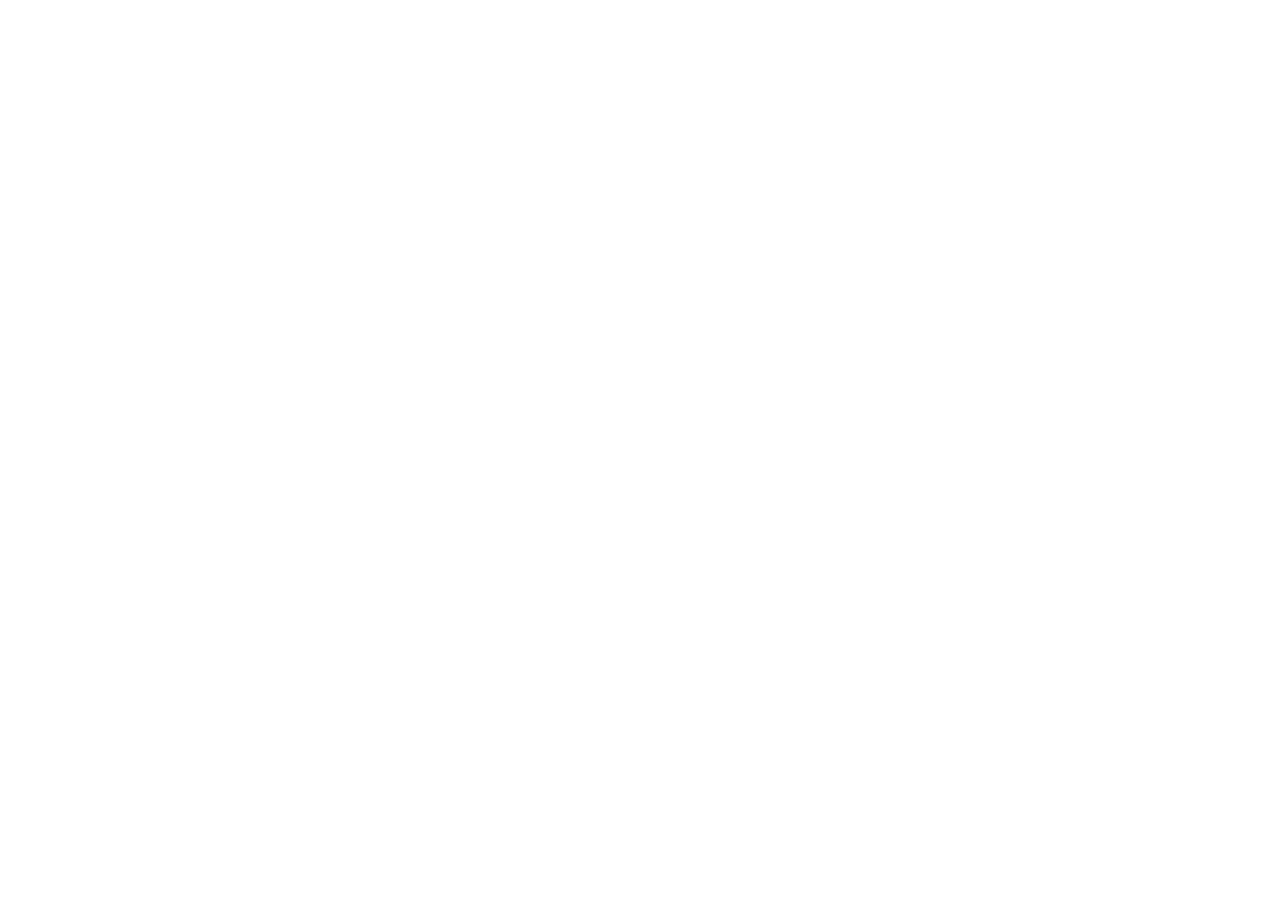
==== index.html @ c76952df "T1: skeleton and test harness Scaffold the full file structure from docs/02-conventions.md as stubs," ====
<!doctype html>
<html lang="en">
<head>
  <meta charset="utf-8" />
  <meta name="viewport" content="width=device-width, initial-scale=1" />
  <title>Mise Planner</title>
  <link rel="stylesheet" href="css/app.css" />
</head>
<body>
  <!-- Student flow shell (header, four screens, footer) is built in T9. -->
  <script type="module">
    import { boot } from './js/app.js';
    // wired up in T9 — boot() intentionally not called yet.
    void boot;
  </script>
</body>
</html>
---- css/app.css ----
/* css/app.css — screen styles for Mise Planner.
   The :root design tokens and the app shell are added in T9 (see docs/02-conventions.md).
   Kept empty in T1 so the file exists without front-running later tickets. */
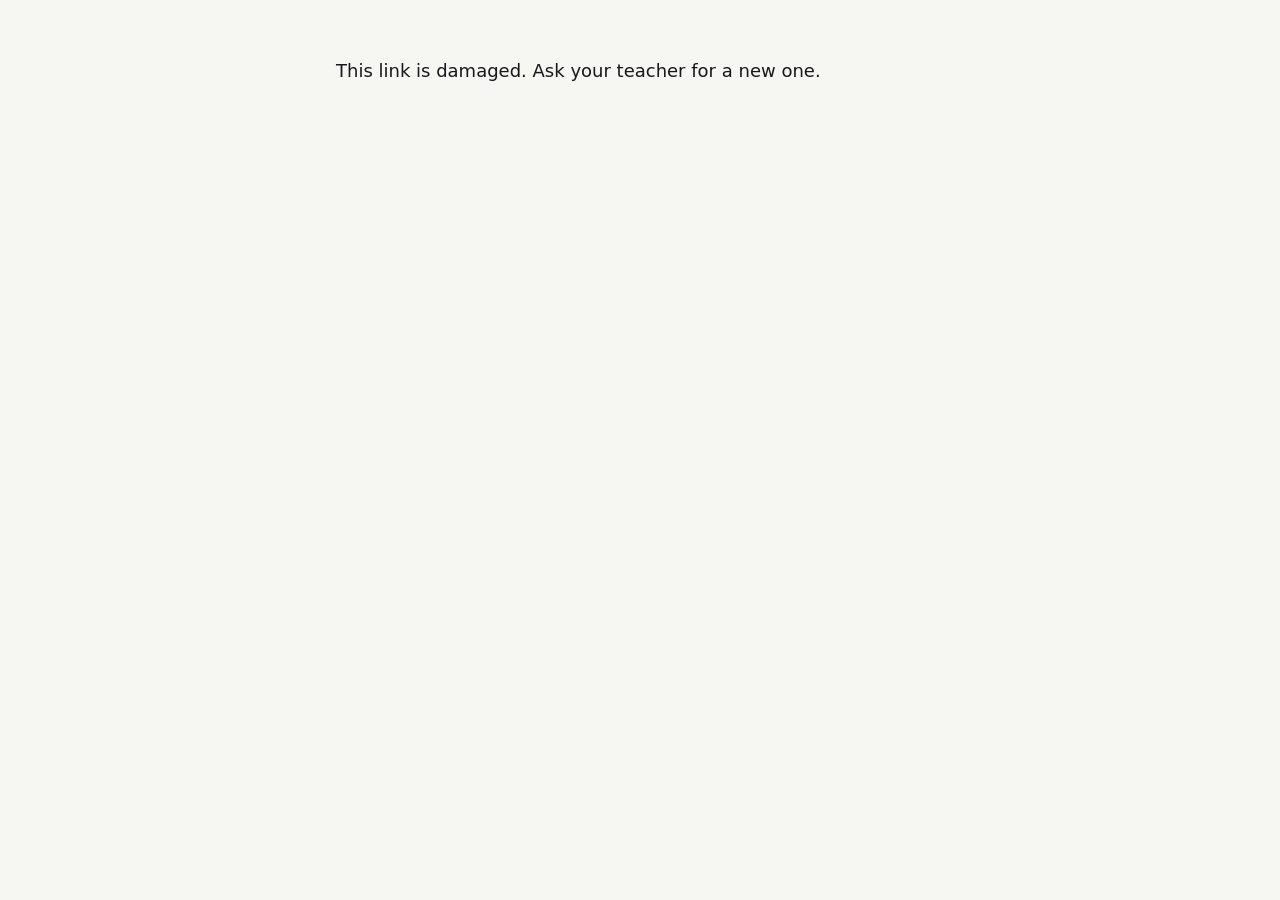
==== commit f714a5d9: "T9: student shell (index.html, app.js, store.js, css) Screen 0 fully working: recipe list, 1-5 cook " ====
--- a/index.html
+++ b/index.html
@@ -7,11 +7,75 @@
   <link rel="stylesheet" href="css/app.css" />
 </head>
 <body>
-  <!-- Student flow shell (header, four screens, footer) is built in T9. -->
+  <!-- Damaged / missing link: shown alone, never alongside a partial form (docs/05, Screen 0). -->
+  <div id="damaged" class="damaged" hidden>
+    <p>This link is damaged. Ask your teacher for a new one.</p>
+  </div>
+
+  <!-- Student flow shell: fixed header (title + four dots), scrolling screens, Back/Next footer.
+       Dynamic content (title, recipe list, cook buttons, names) is injected by app.js. -->
+  <div id="app" class="app" hidden>
+    <header class="shell-header">
+      <div id="pack-title" class="pack-title"></div>
+      <ol id="dots" class="dots" aria-label="Planning step">
+        <li></li><li></li><li></li><li></li>
+      </ol>
+    </header>
+
+    <main class="shell-content">
+      <!-- Screen 0 — Start -->
+      <section id="screen-0" class="screen">
+        <p class="eyebrow">Today's lab</p>
+        <h1 id="pack-title-h1" class="screen-title"></h1>
+
+        <ul id="recipe-list" class="recipe-list"></ul>
+
+        <fieldset class="cooks">
+          <legend class="eyebrow">How many cooks in your kitchen?</legend>
+          <div id="cook-buttons" class="cook-buttons"></div>
+        </fieldset>
+
+        <details class="names">
+          <summary>Add names (optional)</summary>
+          <div id="name-inputs" class="name-inputs"></div>
+        </details>
+
+        <p id="draft-line" class="draft-line" hidden>
+          You started this yesterday.
+          <button type="button" id="btn-resume" class="link">Pick up where you left off</button>
+          ·
+          <button type="button" id="btn-startover" class="link">Start over</button>
+        </p>
+
+        <button type="button" id="btn-start" class="primary">Start planning</button>
+      </section>
+
+      <!-- Screens 1-3 — placeholders filled by later tickets (T10-T12). -->
+      <section id="screen-1" class="screen" hidden>
+        <p class="eyebrow">Bowls</p>
+        <p class="placeholder">This screen is built in a later session.</p>
+      </section>
+
+      <section id="screen-2" class="screen" hidden>
+        <p class="eyebrow">Steps</p>
+        <p class="placeholder">This screen is built in a later session.</p>
+      </section>
+
+      <section id="screen-3" class="screen" hidden>
+        <p class="eyebrow">Your plan</p>
+        <p class="placeholder">This screen is built in a later session.</p>
+      </section>
+    </main>
+
+    <footer id="footer" class="shell-footer" hidden>
+      <button type="button" id="btn-back" class="secondary">Back</button>
+      <button type="button" id="btn-next" class="secondary">Next</button>
+    </footer>
+  </div>
+
   <script type="module">
     import { boot } from './js/app.js';
-    // wired up in T9 — boot() intentionally not called yet.
-    void boot;
+    boot();
   </script>
 </body>
 </html>
--- a/css/app.css
+++ b/css/app.css
@@ -1,3 +1,367 @@
 /* css/app.css — screen styles for Mise Planner.
-   The :root design tokens and the app shell are added in T9 (see docs/02-conventions.md).
-   Kept empty in T1 so the file exists without front-running later tickets. */
+   T9 adds the :root design tokens and the student-flow shell below; the T8 .author block
+   further down is left untouched and now inherits the real palette from these tokens. */
+
+/* ── Design tokens (docs/02-conventions.md) — the only palette and type sources ──────── */
+:root {
+  --ink:      #16181A;  /* text, rules, marker */
+  --paper:    #F6F6F3;  /* page background — cool, not cream */
+  --panel:    #FFFFFF;  /* cards, inputs */
+  --steel:    #B9BFC4;  /* borders, dividers, disabled */
+  --active:   #0E5C54;  /* active step blocks — hands busy */
+  --passive:  #E9D48A;  /* passive step blocks — masking tape */
+  --filler:   #8A9199;  /* side tasks, secondary text */
+  --alert:    #A8321E;  /* warnings only, never decoration */
+
+  --font-ui:   system-ui, -apple-system, 'Segoe UI', Roboto, sans-serif;
+  --font-data: ui-monospace, SFMono-Regular, Menlo, Consolas, monospace;
+}
+
+/* ── Base ────────────────────────────────────────────────────────────────────────────── */
+* { box-sizing: border-box; }
+
+/* The [hidden] attribute is how screens/shell/footer are toggled; explicit display rules on
+   .app etc. would otherwise beat the UA [hidden] { display:none }, so re-assert it here. */
+[hidden] { display: none !important; }
+
+html, body {
+  margin: 0;
+  height: 100%;
+}
+
+body {
+  font-family: var(--font-ui);
+  color: var(--ink);
+  background: var(--paper);
+  font-size: 15px;
+  line-height: 1.45;
+}
+
+.eyebrow {
+  font-weight: 700;
+  text-transform: uppercase;
+  letter-spacing: .12em;
+  font-size: 11px;
+  color: var(--filler);
+  margin: 0 0 6px;
+}
+
+/* Every number/clock time uses the data face with aligned figures (docs/02). */
+.recipe-list, .cook-btn, .name-input {
+  font-variant-numeric: tabular-nums;
+}
+
+:focus-visible {
+  outline: 2px solid var(--ink);
+  outline-offset: 2px;
+}
+
+/* ── Damaged link ────────────────────────────────────────────────────────────────────── */
+.damaged {
+  max-width: 640px;
+  margin: 0 auto;
+  padding: 40px 16px;
+  font-size: 18px;
+}
+
+/* ── Shell: fixed header, scrolling content, fixed footer ────────────────────────────── */
+.app {
+  display: flex;
+  flex-direction: column;
+  height: 100vh;
+}
+
+.shell-header {
+  flex: 0 0 auto;
+  display: flex;
+  align-items: center;
+  justify-content: space-between;
+  gap: 12px;
+  padding: 10px 16px;
+  background: var(--panel);
+  border-bottom: 1px solid var(--steel);
+}
+
+.pack-title {
+  font-weight: 700;
+  font-size: 13px;
+  overflow: hidden;
+  text-overflow: ellipsis;
+  white-space: nowrap;
+}
+
+.dots {
+  display: flex;
+  gap: 8px;
+  list-style: none;
+  margin: 0;
+  padding: 0;
+}
+
+.dots li {
+  width: 10px;
+  height: 10px;
+  border-radius: 2px;
+  border: 1px solid var(--ink);
+  background: var(--paper);
+}
+
+.dots li.on { background: var(--ink); }
+
+.shell-content {
+  flex: 1 1 auto;
+  overflow-y: auto;
+  padding: 16px;
+  max-width: 720px;
+  width: 100%;
+  margin: 0 auto;
+}
+
+.shell-footer {
+  flex: 0 0 auto;
+  display: flex;
+  gap: 12px;
+  justify-content: space-between;
+  padding: 10px 16px;
+  background: var(--panel);
+  border-top: 1px solid var(--steel);
+}
+
+/* ── Buttons ─────────────────────────────────────────────────────────────────────────── */
+.primary, .secondary {
+  font: inherit;
+  min-height: 44px;
+  min-width: 44px;
+  padding: 10px 16px;
+  border: 1px solid var(--ink);
+  border-radius: 2px;
+  cursor: pointer;
+}
+
+.primary {
+  background: var(--ink);
+  color: var(--paper);
+  font-weight: 700;
+  width: 100%;
+  margin-top: 12px;
+}
+
+.secondary { background: var(--panel); color: var(--ink); }
+.secondary[hidden] { display: none; }
+
+.link {
+  font: inherit;
+  border: none;
+  background: none;
+  padding: 4px;
+  color: var(--ink);
+  text-decoration: underline;
+  cursor: pointer;
+  min-height: 32px;
+}
+
+/* ── Screen 0 ────────────────────────────────────────────────────────────────────────── */
+.screen-title { font-size: 24px; margin: 0 0 16px; }
+
+.recipe-list {
+  list-style: none;
+  padding: 0;
+  margin: 0 0 20px;
+}
+
+.recipe-list li {
+  padding: 6px 0;
+  border-bottom: 1px solid var(--steel);
+}
+
+.cooks { border: none; padding: 0; margin: 0 0 16px; }
+.cooks legend { padding: 0; }
+
+.cook-buttons { display: flex; gap: 8px; flex-wrap: wrap; }
+
+.cook-btn {
+  font: inherit;
+  font-family: var(--font-data);
+  font-size: 18px;
+  min-width: 56px;
+  min-height: 56px;
+  border: 1px solid var(--ink);
+  border-radius: 2px;
+  background: var(--panel);
+  color: var(--ink);
+  cursor: pointer;
+}
+
+.cook-btn[aria-pressed="true"] {
+  background: var(--ink);
+  color: var(--paper);
+  font-weight: 700;
+}
+
+.names { margin: 0 0 16px; }
+.names summary { cursor: pointer; padding: 8px 0; min-height: 44px; }
+
+.name-inputs { display: flex; flex-direction: column; gap: 8px; padding-top: 8px; }
+
+.name-input {
+  font: inherit;
+  padding: 10px;
+  min-height: 44px;
+  border: 1px solid var(--steel);
+  border-radius: 2px;
+  background: var(--panel);
+  color: inherit;
+}
+
+.draft-line { margin: 16px 0 0; }
+
+.placeholder { color: var(--filler); }
+
+@media (prefers-reduced-motion: reduce) {
+  * { transition: none !important; }
+}
+
+/* ── T8 author.html ───────────────────────────────────────────────────────────
+   Teacher pack builder. Scoped under .author so nothing here leaks into the
+   student shell that T9 will add above. Tokens are referenced with fallbacks
+   (e.g. var(--ink, #16181A)) because the :root token block lands in T9, not here;
+   these styles therefore work standalone now and inherit the real palette later. */
+
+.author {
+  font-family: var(--font-ui, system-ui, -apple-system, 'Segoe UI', Roboto, sans-serif);
+  color: var(--ink, #16181A);
+  background: var(--paper, #F6F6F3);
+  max-width: 900px;
+  margin: 0 auto;
+  padding: 16px;
+  line-height: 1.45;
+}
+
+.author h1 { font-size: 22px; margin: 0 0 4px; }
+
+.author .eyebrow {
+  font-weight: 700;
+  text-transform: uppercase;
+  letter-spacing: .12em;
+  font-size: 11px;
+  color: var(--filler, #8A9199);
+}
+
+.author section {
+  background: var(--panel, #FFFFFF);
+  border: 1px solid var(--steel, #B9BFC4);
+  border-radius: 2px;
+  padding: 12px 14px;
+  margin: 12px 0;
+}
+
+.author section > h2 {
+  font-size: 12px;
+  font-weight: 700;
+  text-transform: uppercase;
+  letter-spacing: .12em;
+  margin: 0 0 10px;
+}
+
+.author label { display: block; font-size: 13px; margin: 8px 0; }
+.author label > span { display: block; font-weight: 700; margin-bottom: 2px; }
+
+.author input[type="text"],
+.author input[type="number"],
+.author textarea,
+.author select {
+  font: inherit;
+  padding: 8px;
+  min-height: 40px;
+  border: 1px solid var(--steel, #B9BFC4);
+  border-radius: 2px;
+  background: var(--panel, #FFFFFF);
+  color: inherit;
+  box-sizing: border-box;
+  width: 100%;
+}
+
+.author input[type="number"] { font-family: var(--font-data, ui-monospace, Consolas, monospace); }
+.author textarea { min-height: 96px; resize: vertical; }
+.author select[multiple] { min-height: 96px; }
+
+.author :focus-visible {
+  outline: 2px solid var(--ink, #16181A);
+  outline-offset: 2px;
+}
+
+.author table { width: 100%; border-collapse: collapse; font-size: 13px; }
+.author th, .author td { text-align: left; padding: 4px; vertical-align: top; }
+.author th { font-size: 11px; text-transform: uppercase; letter-spacing: .08em; }
+.author td input[type="text"],
+.author td input[type="number"] { min-height: 40px; }
+
+.author button {
+  font: inherit;
+  min-height: 44px;
+  min-width: 44px;
+  padding: 8px 14px;
+  border: 1px solid var(--ink, #16181A);
+  border-radius: 2px;
+  background: var(--panel, #FFFFFF);
+  color: var(--ink, #16181A);
+  cursor: pointer;
+}
+
+.author button.primary { background: var(--ink, #16181A); color: var(--paper, #F6F6F3); }
+.author button.link {
+  border: none;
+  background: none;
+  padding: 4px;
+  text-decoration: underline;
+  min-height: 32px;
+}
+.author button.danger { border-color: var(--alert, #A8321E); color: var(--alert, #A8321E); }
+
+.author .row { display: flex; gap: 8px; flex-wrap: wrap; align-items: flex-end; }
+.author .row > * { flex: 1 1 auto; }
+
+.author .recipe {
+  border: 1px dashed var(--steel, #B9BFC4);
+  border-radius: 2px;
+  padding: 10px;
+  margin: 10px 0;
+}
+
+.author .step {
+  border-top: 1px solid var(--steel, #B9BFC4);
+  padding: 8px 0;
+}
+
+.author .errors { list-style: none; padding: 0; margin: 8px 0; }
+.author .errors li {
+  color: var(--alert, #A8321E);
+  font-weight: 700;
+  padding: 4px 0;
+}
+
+.author .preview {
+  font-family: var(--font-data, ui-monospace, Consolas, monospace);
+  font-variant-numeric: tabular-nums;
+  font-size: 16px;
+  padding: 10px;
+  border: 1px solid var(--steel, #B9BFC4);
+  border-radius: 2px;
+  background: var(--paper, #F6F6F3);
+}
+
+.author .alert {
+  color: var(--alert, #A8321E);
+  font-weight: 700;
+}
+
+.author .url-field {
+  font-family: var(--font-data, ui-monospace, Consolas, monospace);
+  font-size: 12px;
+}
+
+.author .ok { color: var(--active, #0E5C54); font-weight: 700; }
+
+@media (prefers-reduced-motion: reduce) {
+  .author * { transition: none !important; }
+}
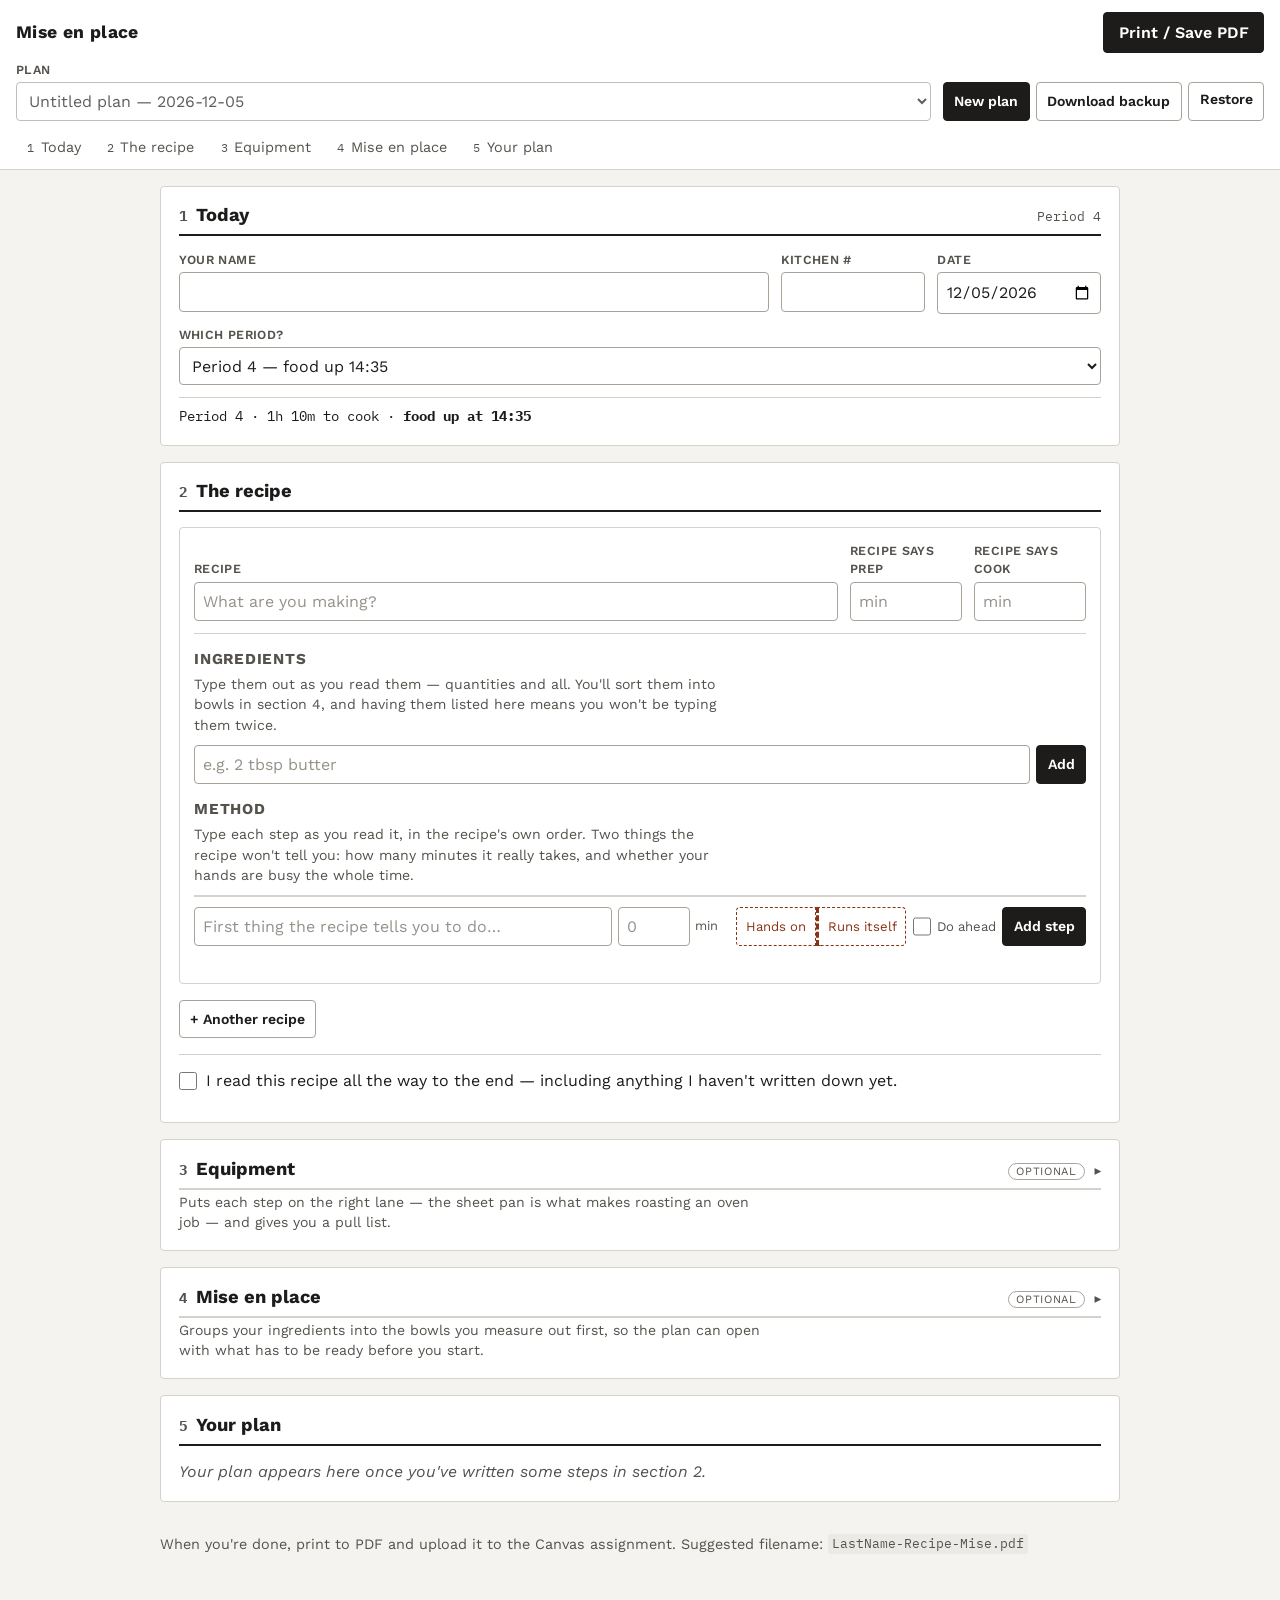
==== commit bf4cd92b: "Rebuild the app around how a student actually reads a recipe The four sections were four independent" ====
--- a/index.html
+++ b/index.html
@@ -1,81 +1,54 @@
-<!doctype html>
+<!DOCTYPE html>
 <html lang="en">
 <head>
-  <meta charset="utf-8" />
-  <meta name="viewport" content="width=device-width, initial-scale=1" />
-  <title>Mise Planner</title>
-  <link rel="stylesheet" href="css/app.css" />
+<meta charset="UTF-8">
+<meta name="viewport" content="width=device-width, initial-scale=1.0">
+<title>Mise en Place Planner</title>
+<link rel="preconnect" href="https://fonts.googleapis.com">
+<link rel="preconnect" href="https://fonts.gstatic.com" crossorigin>
+<link href="https://fonts.googleapis.com/css2?family=Work+Sans:wght@400;500;600;700&family=IBM+Plex+Mono:wght@500;600&display=swap" rel="stylesheet">
+<link rel="stylesheet" href="css/style.css">
 </head>
 <body>
-  <!-- Damaged / missing link: shown alone, never alongside a partial form (docs/05, Screen 0). -->
-  <div id="damaged" class="damaged" hidden>
-    <p>This link is damaged. Ask your teacher for a new one.</p>
+
+<!-- Shown only when the iframe refuses storage entirely, in which case
+     downloading a backup stops being a convenience and becomes the only copy. -->
+<div id="storage-warning" class="banner" hidden role="status">
+  <p>
+    This browser won't let the page save your work — a refresh will clear everything.
+    <a id="storage-warning-link" href="#" target="_blank" rel="noopener">Open this page in a new tab</a>
+    to be safe, and download a backup as you go.
+  </p>
+</div>
+
+<header class="masthead">
+  <div class="masthead__row no-print">
+    <h1 class="wordmark">Mise en place</h1>
+    <span id="timer" class="timer" role="timer" hidden>
+      <span class="timer__label">Planning time left</span>
+      <span id="timer-value" class="timer__value"></span>
+    </span>
+    <button type="button" id="print-btn" class="btn">Print / Save PDF</button>
   </div>
 
-  <!-- Student flow shell: fixed header (title + four dots), scrolling screens, Back/Next footer.
-       Dynamic content (title, recipe list, cook buttons, names) is injected by app.js. -->
-  <div id="app" class="app" hidden>
-    <header class="shell-header">
-      <div id="pack-title" class="pack-title"></div>
-      <ol id="dots" class="dots" aria-label="Planning step">
-        <li></li><li></li><li></li><li></li>
-      </ol>
-    </header>
+  <!-- Plan picker, backup and restore. Built by app.js. -->
+  <div id="plan-bar" class="plan-bar no-print"></div>
 
-    <main class="shell-content">
-      <!-- Screen 0 — Start -->
-      <section id="screen-0" class="screen">
-        <p class="eyebrow">Today's lab</p>
-        <h1 id="pack-title-h1" class="screen-title"></h1>
+  <!-- Jump links. One navigation model for the whole page: the sections are a
+       sequence, and this says where you are in it. -->
+  <nav id="section-nav" class="section-nav no-print" aria-label="Sections"></nav>
+</header>
 
-        <ul id="recipe-list" class="recipe-list"></ul>
+<!-- Every section is rendered by its view module in js/views/. -->
+<main id="sections"></main>
 
-        <fieldset class="cooks">
-          <legend class="eyebrow">How many cooks in your kitchen?</legend>
-          <div id="cook-buttons" class="cook-buttons"></div>
-        </fieldset>
+<footer class="no-print">
+  <p>
+    When you're done, print to PDF and upload it to the Canvas assignment.
+    Suggested filename: <code>LastName-Recipe-Mise.pdf</code>
+  </p>
+</footer>
 
-        <details class="names">
-          <summary>Add names (optional)</summary>
-          <div id="name-inputs" class="name-inputs"></div>
-        </details>
-
-        <p id="draft-line" class="draft-line" hidden>
-          You started this yesterday.
-          <button type="button" id="btn-resume" class="link">Pick up where you left off</button>
-          ·
-          <button type="button" id="btn-startover" class="link">Start over</button>
-        </p>
-
-        <button type="button" id="btn-start" class="primary">Start planning</button>
-      </section>
-
-      <!-- Screens 1-3 — placeholders filled by later tickets (T10-T12). -->
-      <section id="screen-1" class="screen" hidden>
-        <p class="eyebrow">Bowls</p>
-        <p class="placeholder">This screen is built in a later session.</p>
-      </section>
-
-      <section id="screen-2" class="screen" hidden>
-        <p class="eyebrow">Steps</p>
-        <p class="placeholder">This screen is built in a later session.</p>
-      </section>
-
-      <section id="screen-3" class="screen" hidden>
-        <p class="eyebrow">Your plan</p>
-        <p class="placeholder">This screen is built in a later session.</p>
-      </section>
-    </main>
-
-    <footer id="footer" class="shell-footer" hidden>
-      <button type="button" id="btn-back" class="secondary">Back</button>
-      <button type="button" id="btn-next" class="secondary">Next</button>
-    </footer>
-  </div>
-
-  <script type="module">
-    import { boot } from './js/app.js';
-    boot();
-  </script>
+<script type="module" src="js/app.js"></script>
 </body>
 </html>
--- a/css/style.css
+++ b/css/style.css
@@ -0,0 +1,951 @@
+/* Mise en Place Planner
+   ---------------------
+   Function first; the visual layer is deliberately still deferred. The two
+   constraints that drive everything here are a cheap Chromebook screen at
+   7:40am and a black-and-white printout that goes in a recipe book, so:
+   high contrast, real text labels beside every colour distinction, and
+   touch-sized targets throughout.
+
+   Order below: tokens, base, chrome, forms, then one block per section, then
+   responsive, then print. */
+
+/* ---------- Tokens ---------- */
+
+:root {
+  --paper: #ffffff;
+  --page: #f4f3f0;
+  --ink: #1d1c1a;
+  --ink-soft: #55524d;
+  --line: #d6d2cb;
+  --line-strong: #a8a29a;
+
+  /* Hands-on and unattended are the one distinction the whole app turns on,
+     so they get a colour each — always alongside a word, never instead of
+     one. */
+  --hands: #a33c26;
+  --hands-bg: #fbeeea;
+  --alone: #3d6b45;
+  --alone-bg: #ecf3ed;
+
+  --warn: #8a3312;
+  --warn-bg: #fdf0e7;
+  --good: #2f5d38;
+
+  --focus: #1a4f8a;
+
+  --radius: 4px;
+  --gutter: 56px;
+
+  --font: "Work Sans", system-ui, -apple-system, "Segoe UI", sans-serif;
+  --mono: "IBM Plex Mono", ui-monospace, "Cascadia Mono", monospace;
+}
+
+/* ---------- Base ---------- */
+
+* { box-sizing: border-box; }
+
+body {
+  margin: 0;
+  padding: 0 0 4rem;
+  background: var(--page);
+  color: var(--ink);
+  font-family: var(--font);
+  font-size: 16px;
+  line-height: 1.45;
+}
+
+h1, h2, h3, h4 { margin: 0; line-height: 1.2; }
+p { margin: 0 0 0.5rem; }
+ul, ol { margin: 0; padding: 0; list-style: none; }
+
+code {
+  font-family: var(--mono);
+  font-size: 0.9em;
+  background: #eceae6;
+  padding: 0.1em 0.3em;
+  border-radius: 3px;
+}
+
+/* The hidden attribute must beat any display rule an element picks up. */
+[hidden] { display: none !important; }
+
+:focus-visible {
+  outline: 3px solid var(--focus);
+  outline-offset: 2px;
+}
+
+/* ---------- Chrome ---------- */
+
+.banner {
+  background: var(--warn-bg);
+  border-bottom: 2px solid var(--warn);
+  padding: 0.75rem 1rem;
+  color: var(--warn);
+}
+.banner p { margin: 0; }
+
+.masthead {
+  background: var(--paper);
+  border-bottom: 1px solid var(--line);
+  padding: 0.75rem 1rem 0;
+  position: sticky;
+  top: 0;
+  z-index: 10;
+}
+
+.masthead__row {
+  display: flex;
+  align-items: center;
+  gap: 1rem;
+  flex-wrap: wrap;
+}
+
+.wordmark {
+  font-size: 1.1rem;
+  font-weight: 700;
+  letter-spacing: 0.02em;
+  margin-right: auto;
+}
+
+.timer {
+  font-family: var(--mono);
+  display: inline-flex;
+  align-items: baseline;
+  gap: 0.4rem;
+}
+.timer__label { font-size: 0.75rem; color: var(--ink-soft); }
+.timer__value { font-size: 1.1rem; font-weight: 600; }
+.timer--expired .timer__value { color: var(--warn); }
+
+.plan-bar {
+  display: flex;
+  align-items: flex-end;
+  gap: 0.75rem;
+  flex-wrap: wrap;
+  padding: 0.5rem 0;
+}
+.plan-bar__actions { display: flex; gap: 0.4rem; flex-wrap: wrap; }
+.plan-bar__status {
+  margin: 0;
+  font-size: 0.85rem;
+  color: var(--ink-soft);
+  flex-basis: 100%;
+}
+.plan-bar__status:empty { display: none; }
+
+.section-nav {
+  display: flex;
+  gap: 0.25rem;
+  overflow-x: auto;
+}
+.section-nav__link {
+  display: inline-flex;
+  align-items: center;
+  gap: 0.4rem;
+  padding: 0.5rem 0.7rem;
+  border-bottom: 3px solid transparent;
+  color: var(--ink-soft);
+  text-decoration: none;
+  font-size: 0.9rem;
+  white-space: nowrap;
+}
+.section-nav__link:hover { color: var(--ink); border-bottom-color: var(--line-strong); }
+.section-nav__num {
+  font-family: var(--mono);
+  font-size: 0.75rem;
+  color: var(--ink-soft);
+}
+
+main { max-width: 62rem; margin: 0 auto; padding: 1rem; }
+
+footer {
+  max-width: 62rem;
+  margin: 0 auto;
+  padding: 0 1rem;
+  color: var(--ink-soft);
+  font-size: 0.9rem;
+}
+
+/* ---------- Cards ---------- */
+
+.card,
+details.card {
+  background: var(--paper);
+  border: 1px solid var(--line);
+  border-radius: var(--radius);
+  padding: 1.1rem;
+  margin-bottom: 1rem;
+  scroll-margin-top: 8rem;
+}
+
+.card > h2,
+.card--optional > summary > h2 {
+  display: flex;
+  align-items: baseline;
+  gap: 0.6rem;
+  font-size: 1.15rem;
+  padding-bottom: 0.5rem;
+  margin-bottom: 0.9rem;
+  border-bottom: 2px solid var(--ink);
+}
+.card__num {
+  font-family: var(--mono);
+  font-size: 0.85rem;
+  color: var(--ink-soft);
+}
+.card__title { flex: 1; }
+.card__status {
+  font-size: 0.8rem;
+  font-weight: 400;
+  color: var(--ink-soft);
+  font-family: var(--mono);
+}
+
+/* Optional sections. Folded, they are one line that says what they add; opened,
+   they are ordinary cards. The spine of the app is sections 1, 2 and 5, and a
+   student with ten minutes should be able to see that at a glance. */
+.card--optional > summary {
+  cursor: pointer;
+  list-style: none;
+}
+.card--optional > summary::-webkit-details-marker { display: none; }
+.card--optional > summary > h2 { margin-bottom: 0; }
+.card--optional:not([open]) > summary > h2 { border-bottom-color: var(--line); }
+.card--optional > summary > h2::after {
+  content: "▸";
+  color: var(--ink-soft);
+  font-size: 0.85rem;
+}
+.card--optional[open] > summary > h2::after { content: "▾"; }
+
+.card__optional {
+  font-size: 0.7rem;
+  font-weight: 400;
+  text-transform: uppercase;
+  letter-spacing: 0.06em;
+  color: var(--ink-soft);
+  border: 1px solid var(--line-strong);
+  border-radius: 999px;
+  padding: 0.05rem 0.45rem;
+}
+.card__adds {
+  margin: 0.1rem 0 0;
+  font-size: 0.88rem;
+  color: var(--ink-soft);
+  max-width: 66ch;
+}
+
+/* Board options: same idea, smaller. */
+.plan-options > summary {
+  cursor: pointer;
+  font-size: 0.85rem;
+  color: var(--ink-soft);
+  padding: 0.4rem 0;
+}
+.plan-options__body {
+  display: flex;
+  flex-wrap: wrap;
+  gap: 0.9rem;
+  align-items: flex-end;
+  padding-top: 0.4rem;
+}
+
+/* ---------- Forms ---------- */
+
+.row {
+  display: flex;
+  flex-wrap: wrap;
+  gap: 0.75rem;
+  margin-bottom: 0.75rem;
+}
+
+.field { display: flex; flex-direction: column; gap: 0.2rem; flex: 1 1 12rem; }
+.field--wide { flex: 2 1 16rem; }
+.field--narrow { flex: 0 1 9rem; }
+.field--tiny { flex: 0 1 7rem; }
+
+.field > label,
+.equip-list__note label {
+  font-size: 0.78rem;
+  font-weight: 600;
+  color: var(--ink-soft);
+  text-transform: uppercase;
+  letter-spacing: 0.03em;
+}
+
+input[type="text"],
+input[type="date"],
+input[type="time"],
+input[type="number"],
+select {
+  font: inherit;
+  color: var(--ink);
+  background: var(--paper);
+  border: 1px solid var(--line-strong);
+  border-radius: var(--radius);
+  padding: 0.45rem 0.5rem;
+  min-height: 2.4rem;
+  width: 100%;
+}
+
+input::placeholder { color: #96918a; }
+
+input[type="checkbox"] {
+  width: 1.15rem;
+  height: 1.15rem;
+  margin: 0;
+  flex: none;
+  accent-color: var(--focus);
+}
+
+.hint {
+  margin: 0.15rem 0 0;
+  font-size: 0.82rem;
+  color: var(--ink-soft);
+}
+
+.check-row {
+  display: flex;
+  align-items: center;
+  gap: 0.55rem;
+  margin-bottom: 0.75rem;
+  cursor: pointer;
+}
+
+.inline-add { display: flex; gap: 0.4rem; align-items: stretch; }
+.inline-add input { flex: 1; }
+
+.empty-note {
+  color: var(--ink-soft);
+  font-style: italic;
+  margin: 0;
+}
+
+/* ---------- Buttons ---------- */
+
+.btn {
+  font: inherit;
+  font-weight: 600;
+  background: var(--ink);
+  color: var(--paper);
+  border: 1px solid var(--ink);
+  border-radius: var(--radius);
+  padding: 0.5rem 0.9rem;
+  min-height: 2.4rem;
+  cursor: pointer;
+  white-space: nowrap;
+}
+.btn:hover { background: #000; }
+.btn--small { padding: 0.35rem 0.65rem; font-size: 0.88rem; }
+.btn--secondary { background: var(--paper); color: var(--ink); border-color: var(--line-strong); }
+.btn--secondary:hover { background: #f0eeea; }
+.btn--danger { background: var(--warn); border-color: var(--warn); color: #fff; }
+
+/* A disabled button has to look disabled — otherwise "Add step" reads as
+   broken rather than as waiting for an answer. */
+.btn:disabled {
+  background: #e6e3de;
+  color: #8d8880;
+  border-color: #d3cfc8;
+  cursor: not-allowed;
+}
+
+.icon-btn {
+  font: inherit;
+  line-height: 1;
+  background: transparent;
+  border: 1px solid var(--line-strong);
+  border-radius: var(--radius);
+  color: var(--ink-soft);
+  width: 2rem;
+  height: 2rem;
+  cursor: pointer;
+  flex: none;
+}
+.icon-btn:hover:not(:disabled) { background: #f0eeea; color: var(--ink); }
+.icon-btn:disabled { opacity: 0.35; cursor: not-allowed; }
+.icon-btn--quiet { border-color: transparent; }
+
+.chip-row { display: flex; flex-wrap: wrap; gap: 0.35rem; }
+
+.chip {
+  font: inherit;
+  font-size: 0.88rem;
+  background: var(--paper);
+  border: 1px solid var(--line-strong);
+  border-radius: 999px;
+  padding: 0.35rem 0.7rem;
+  min-height: 2.1rem;
+  cursor: pointer;
+}
+.chip:hover { background: #f0eeea; }
+.chip--selected {
+  background: var(--ink);
+  color: var(--paper);
+  border-color: var(--ink);
+}
+.chip--nothing { font-style: italic; }
+
+/* ---------- Section 2: the recipe ---------- */
+
+.recipe {
+  border: 1px solid var(--line);
+  border-radius: var(--radius);
+  padding: 0.9rem;
+  margin-bottom: 1rem;
+}
+
+.recipe__header {
+  display: flex;
+  flex-wrap: wrap;
+  gap: 0.75rem;
+  align-items: flex-end;
+  padding-bottom: 0.75rem;
+  border-bottom: 1px solid var(--line);
+}
+
+.subsection { margin-top: 1rem; }
+.subsection > h3 {
+  font-size: 0.95rem;
+  text-transform: uppercase;
+  letter-spacing: 0.05em;
+  color: var(--ink-soft);
+  margin-bottom: 0.35rem;
+}
+.subsection__intro {
+  font-size: 0.88rem;
+  color: var(--ink-soft);
+  max-width: 60ch;
+  margin-bottom: 0.6rem;
+}
+.subsection--read { border-top: 1px solid var(--line); padding-top: 0.9rem; }
+
+.ingredient-list { margin-bottom: 0.5rem; counter-reset: ing; }
+.ingredient-list__item {
+  display: flex;
+  align-items: center;
+  gap: 0.4rem;
+  margin-bottom: 0.25rem;
+}
+.ingredient-list__item::before {
+  counter-increment: ing;
+  content: counter(ing);
+  font-family: var(--mono);
+  font-size: 0.75rem;
+  color: var(--ink-soft);
+  width: 1.5rem;
+  text-align: right;
+  flex: none;
+}
+.ingredient-list__text { flex: 1; }
+
+/* The step row. Everything the app needs to know about a step is on one line:
+   what it is, how long, whose hands, and whether it can be done ahead. The
+   previous build hid the last two behind an Edit button, so most students
+   never answered them. */
+.step-list { counter-reset: step; margin-bottom: 0.6rem; }
+
+.step-list__item {
+  border-bottom: 1px solid var(--line);
+  padding: 0.35rem 0;
+}
+
+.step-row,
+.add-step {
+  display: grid;
+  grid-template-columns: 1fr 7rem auto auto auto;
+  gap: 0.4rem;
+  align-items: center;
+}
+
+.step-row__name { width: 100%; }
+.step-row__total {
+  font-family: var(--mono);
+  font-size: 0.85rem;
+  color: var(--ink-soft);
+}
+.step-row__controls,
+.segment-row__controls { display: flex; gap: 0.2rem; }
+
+.mins-field,
+.add-step__mins { display: flex; align-items: center; gap: 0.3rem; }
+.mins-field input,
+.add-step__mins input { width: 4.5rem; }
+.mins-field__unit,
+.step-list__unit { font-size: 0.8rem; color: var(--ink-soft); }
+
+/* The lines inside a step. Indented under their step, because they are what it
+   is made of rather than steps in their own right. */
+.segment-list {
+  margin: 0.35rem 0 0.2rem 1.25rem;
+  border-left: 2px solid var(--line);
+  padding-left: 0.6rem;
+}
+.segment-row {
+  display: grid;
+  grid-template-columns: 1.2rem 1fr 7rem auto auto;
+  gap: 0.35rem;
+  align-items: center;
+  padding: 0.15rem 0;
+}
+.segment-row__num {
+  font-family: var(--mono);
+  font-size: 0.72rem;
+  color: var(--ink-soft);
+  text-align: right;
+}
+.segment-row__label { width: 100%; font-size: 0.92rem; }
+/* Waiting time is the point of breaking a step down, so it should be visible at
+   a glance which lines are the free ones. */
+.segment-row--waiting { background: var(--alone-bg); }
+
+.step-row__more { margin: 0.2rem 0 0 1.25rem; }
+.btn--tiny { padding: 0.2rem 0.5rem; font-size: 0.8rem; min-height: 1.9rem; }
+
+.add-step {
+  border-top: 2px solid var(--line);
+  padding-top: 0.6rem;
+  align-items: center;
+}
+.add-step__hint {
+  grid-column: 1 / -1;
+  margin: 0;
+  font-size: 0.82rem;
+  font-weight: 600;
+  color: var(--warn);
+  min-height: 1.2em;
+}
+
+/* Two buttons rather than a checkbox: there is no safe default for "are your
+   hands on this", and an unticked box would quietly mean "free". */
+.hands { display: flex; }
+.hands__btn {
+  font: inherit;
+  font-size: 0.82rem;
+  background: var(--paper);
+  border: 1px solid var(--line-strong);
+  padding: 0.4rem 0.55rem;
+  min-height: 2.4rem;
+  cursor: pointer;
+  white-space: nowrap;
+}
+.hands__btn--on { border-radius: var(--radius) 0 0 var(--radius); }
+.hands__btn--off { border-radius: 0 var(--radius) var(--radius) 0; border-left: none; }
+.hands__btn--on.hands__btn--selected {
+  background: var(--hands); border-color: var(--hands); color: #fff;
+}
+.hands__btn--off.hands__btn--selected {
+  background: var(--alone); border-color: var(--alone); color: #fff;
+}
+
+/* An unanswered question should look like one. Without this the pair just reads
+   as two buttons nobody asked you to press, and the row looks complete when it
+   is not. */
+.hands--unanswered .hands__btn {
+  border-color: var(--warn);
+  border-style: dashed;
+  color: var(--warn);
+}
+
+.ahead { display: flex; align-items: center; gap: 0.35rem; }
+.ahead label { font-size: 0.82rem; color: var(--ink-soft); white-space: nowrap; }
+
+.nudge {
+  border-left: 3px solid var(--line-strong);
+  background: #faf9f7;
+  padding: 0.7rem 0.9rem;
+  margin-top: 0.8rem;
+}
+.nudge h4 { font-size: 0.85rem; text-transform: uppercase; letter-spacing: 0.04em; }
+.nudge p { margin: 0.3rem 0 0; font-size: 0.88rem; color: var(--ink-soft); max-width: 66ch; }
+
+.confirm {
+  border: 2px solid var(--warn);
+  background: var(--warn-bg);
+  border-radius: var(--radius);
+  padding: 0.7rem;
+  margin: 0.6rem 0;
+}
+.confirm__actions { display: flex; flex-wrap: wrap; gap: 0.4rem; align-items: center; }
+.confirm__actions select { width: auto; }
+
+.stated-back {
+  font-family: var(--mono);
+  font-size: 0.9rem;
+  border-top: 1px solid var(--line);
+  padding-top: 0.5rem;
+  margin: 0;
+}
+
+/* ---------- Section 3: equipment ---------- */
+
+.equip-list__item {
+  border-bottom: 1px solid var(--line);
+  padding: 0.6rem 0;
+}
+/* An unattended step with no answer has no lane, so it is the one gap the
+   board genuinely cannot work around. */
+.equip-list__item--todo { border-left: 3px solid var(--warn); padding-left: 0.6rem; }
+
+.equip-list__step {
+  display: flex;
+  align-items: baseline;
+  flex-wrap: wrap;
+  gap: 0.5rem;
+  margin-bottom: 0.4rem;
+}
+.equip-list__name { font-weight: 600; }
+.equip-list__mins { font-family: var(--mono); font-size: 0.85rem; color: var(--ink-soft); }
+.equip-list__lane { font-size: 0.82rem; color: var(--ink-soft); }
+.equip-list__prompt { font-size: 0.82rem; color: var(--ink-soft); }
+.equip-list__pick { display: flex; flex-direction: column; gap: 0.4rem; }
+.equip-list__note { display: flex; align-items: center; gap: 0.5rem; margin-top: 0.4rem; }
+.equip-list__note input { flex: 1; }
+
+.tag {
+  font-size: 0.72rem;
+  text-transform: uppercase;
+  letter-spacing: 0.04em;
+  padding: 0.12rem 0.4rem;
+  border-radius: 3px;
+  border: 1px solid;
+}
+.tag--hands { color: var(--hands); border-color: var(--hands); background: var(--hands-bg); }
+.tag--unattended { color: var(--alone); border-color: var(--alone); background: var(--alone-bg); }
+
+.pull-list { margin-top: 1.2rem; border-top: 2px solid var(--ink); padding-top: 0.8rem; }
+.pull-list h3 { display: flex; align-items: baseline; gap: 0.6rem; font-size: 1rem; }
+.pull-list__count { font-family: var(--mono); font-size: 0.8rem; color: var(--ink-soft); }
+.pull-list__groups {
+  display: grid;
+  grid-template-columns: repeat(auto-fill, minmax(11rem, 1fr));
+  gap: 0.8rem;
+}
+.pull-list__group h4 {
+  font-size: 0.78rem;
+  text-transform: uppercase;
+  letter-spacing: 0.05em;
+  color: var(--ink-soft);
+  border-bottom: 1px solid var(--line);
+  padding-bottom: 0.2rem;
+  margin-bottom: 0.3rem;
+}
+.pull-list__item { display: flex; align-items: center; gap: 0.45rem; padding: 0.15rem 0; }
+.pull-list__item label { flex: 1; font-size: 0.92rem; }
+
+/* ---------- Section 4: mise ---------- */
+
+.mise {
+  display: grid;
+  grid-template-columns: minmax(0, 1fr) minmax(0, 1fr);
+  gap: 1.2rem;
+}
+.mise h3 { display: flex; align-items: center; gap: 0.6rem; font-size: 1rem; margin-bottom: 0.4rem; }
+.mise h4 {
+  font-size: 0.78rem;
+  text-transform: uppercase;
+  color: var(--ink-soft);
+  margin: 0.5rem 0 0.2rem;
+}
+
+.assign-list__item {
+  display: flex;
+  align-items: center;
+  gap: 0.5rem;
+  padding: 0.25rem 0;
+  border-bottom: 1px solid var(--line);
+}
+.assign-list__text { flex: 1; font-size: 0.92rem; }
+.assign-list__select {
+  flex: 0 0 auto;
+  width: 13rem;
+  max-width: 50%;
+  font-size: 0.85rem;
+  min-height: 2.1rem;
+}
+/* Placed ingredients recede, so what is left unsorted stands out. */
+.assign-list__item--placed .assign-list__text { color: var(--ink-soft); }
+
+.bowl-grid {
+  display: grid;
+  grid-template-columns: repeat(auto-fill, minmax(11rem, 1fr));
+  gap: 0.6rem;
+}
+.bowl {
+  border: 1px solid var(--line-strong);
+  border-radius: var(--radius);
+  padding: 0.5rem;
+}
+.bowl__head { display: flex; gap: 0.3rem; align-items: center; margin-bottom: 0.35rem; }
+.bowl__label { font-weight: 600; }
+.bowl__items { font-size: 0.88rem; }
+.bowl__items li { display: flex; align-items: center; gap: 0.3rem; }
+.bowl__items li span { flex: 1; }
+.bowl__empty { font-size: 0.85rem; color: var(--ink-soft); font-style: italic; }
+
+/* ---------- Section 5: the plan ---------- */
+
+.controls {
+  display: flex;
+  flex-wrap: wrap;
+  gap: 0.9rem;
+  align-items: flex-end;
+  padding-bottom: 0.8rem;
+  margin-bottom: 0.8rem;
+  border-bottom: 1px solid var(--line);
+}
+.control-toggle { display: flex; flex-direction: column; gap: 0.25rem; }
+.control-toggle__state { font-size: 0.82rem; color: var(--ink-soft); max-width: 26ch; }
+
+.readouts {
+  display: grid;
+  grid-template-columns: repeat(auto-fit, minmax(8rem, 1fr));
+  gap: 0.6rem;
+  margin-bottom: 0.8rem;
+}
+.readout {
+  border: 1px solid var(--line);
+  border-radius: var(--radius);
+  padding: 0.5rem 0.6rem;
+}
+.readout__value { font-family: var(--mono); font-size: 1.35rem; font-weight: 600; }
+.readout__label { font-size: 0.75rem; text-transform: uppercase; color: var(--ink-soft); }
+.readout--primary { border-color: var(--ink); border-width: 2px; }
+.readout--good .readout__value { color: var(--good); }
+.readout--warn .readout__value { color: var(--warn); }
+
+.board-warning {
+  border-left: 3px solid var(--warn);
+  background: var(--warn-bg);
+  padding: 0.6rem 0.8rem;
+  max-width: 70ch;
+}
+.claim-check {
+  font-size: 0.9rem;
+  color: var(--ink-soft);
+  max-width: 70ch;
+  border-left: 3px solid var(--line-strong);
+  padding-left: 0.7rem;
+}
+
+/* The timeline. Time down, lanes across. */
+.timeline { overflow-x: auto; margin: 0.8rem 0 1.2rem; }
+.timeline__grid { display: grid; gap: 0 4px; min-width: 20rem; }
+.timeline__corner { }
+.timeline__head {
+  display: flex;
+  flex-direction: column;
+  border-bottom: 2px solid var(--ink);
+  padding-bottom: 0.2rem;
+  margin-bottom: 0.3rem;
+}
+.timeline__head-name {
+  font-family: var(--mono);
+  font-size: 0.78rem;
+  text-transform: uppercase;
+  letter-spacing: 0.04em;
+}
+.timeline__flag { font-size: 0.68rem; color: var(--warn); }
+
+.timeline__gutter { position: relative; }
+.timeline__tick {
+  position: absolute;
+  right: 0.4rem;
+  transform: translateY(-50%);
+  font-family: var(--mono);
+  font-size: 0.7rem;
+  color: var(--ink-soft);
+}
+
+.timeline__track {
+  position: relative;
+  border-left: 1px solid var(--line);
+  background: #fbfaf8;
+}
+.timeline__rule {
+  position: absolute;
+  left: 0;
+  right: 0;
+  border-top: 1px solid var(--line);
+}
+/* Time above the cooking window is time the student does not have. */
+.timeline__over {
+  position: absolute;
+  left: 0;
+  right: 0;
+  background: repeating-linear-gradient(
+    45deg, transparent, transparent 5px, rgba(138, 51, 18, 0.09) 5px, rgba(138, 51, 18, 0.09) 10px);
+}
+
+/* Scoped to the track on purpose. `.block` is a tempting name and it is
+   absolutely positioned, so an unscoped version of it silently stacked the
+   Ingredients and Method wrappers on top of each other the first time the name
+   was reused elsewhere. Nothing outside the timeline may be a .block. */
+.timeline__track .block {
+  position: absolute;
+  overflow: hidden;
+  border: 1px solid;
+  border-left-width: 4px;
+  border-radius: 3px;
+  padding: 0.15rem 0.3rem;
+  font-size: 0.78rem;
+  line-height: 1.15;
+  text-align: left;
+  font-family: inherit;
+  cursor: default;
+}
+.timeline__track button.block { cursor: pointer; }
+.timeline__track .block--hands { background: var(--hands-bg); border-color: var(--hands); }
+.timeline__track .block--unattended { background: var(--alone-bg); border-color: var(--alone); }
+.timeline__track .block--conflict { outline: 2px solid var(--warn); outline-offset: -2px; }
+.timeline__track .block__label { display: block; font-weight: 600; }
+.timeline__track .block__time { display: block; font-family: var(--mono); font-size: 0.68rem; color: var(--ink-soft); }
+/* A 2-minute block is only about 18px tall, which cannot hold two lines. */
+.timeline__track .block--tiny .block__time { display: none; }
+
+.panel { margin-top: 1.1rem; }
+.panel h3 { font-size: 1rem; margin-bottom: 0.35rem; }
+.panel > ul { margin-left: 1.1rem; list-style: disc; }
+.panel > ul li { margin-bottom: 0.2rem; }
+.panel--warn {
+  border-left: 3px solid var(--warn);
+  background: var(--warn-bg);
+  padding: 0.7rem 0.9rem;
+}
+.panel__grid {
+  display: grid;
+  grid-template-columns: repeat(auto-fill, minmax(11rem, 1fr));
+  gap: 0.7rem;
+}
+.panel__item { border: 1px solid var(--line-strong); border-radius: var(--radius); padding: 0.5rem; }
+.panel__title { font-weight: 700; border-bottom: 1px solid var(--line); margin-bottom: 0.25rem; }
+.panel__item ul { list-style: disc; margin-left: 1rem; font-size: 0.88rem; }
+.panel__for { font-size: 0.8rem; color: var(--ink-soft); margin-top: 0.3rem; }
+
+.breakdown__item {
+  display: flex;
+  flex-wrap: wrap;
+  align-items: baseline;
+  gap: 0.5rem;
+  padding: 0.3rem 0;
+  border-bottom: 1px solid var(--line);
+}
+.breakdown__item--top { font-weight: 600; }
+.breakdown__name { flex: 1; }
+.breakdown__value { font-family: var(--mono); }
+.breakdown__note { font-size: 0.8rem; color: var(--ink-soft); flex-basis: 100%; }
+
+.idle { font-family: var(--mono); font-size: 0.88rem; }
+.idle li { padding: 0.15rem 0; }
+/* Somebody given nothing at all is worth more than a grey line. */
+.idle__spare { color: var(--warn); font-weight: 600; }
+
+/* Identity on the plan sheet. On screen the masthead already carries it. */
+.print-identity { display: none; }
+
+/* ---------- Responsive ---------- */
+
+@media (max-width: 40rem) {
+  body { font-size: 15px; }
+  main { padding: 0.6rem; }
+  .card { padding: 0.8rem; }
+
+  /* The step row stops being a row. Each control gets a full-width line
+     rather than a 40px sliver of one. */
+  .step-row,
+  .add-step,
+  .segment-row {
+    grid-template-columns: 1fr;
+    gap: 0.35rem;
+    padding: 0.5rem 0;
+  }
+  .step-row__controls,
+  .segment-row__controls { justify-content: flex-end; }
+  .segment-list { margin-left: 0.5rem; padding-left: 0.5rem; }
+  .hands { width: 100%; }
+  .hands__btn { flex: 1; }
+
+  .mise { grid-template-columns: 1fr; }
+  .assign-list__item { flex-wrap: wrap; }
+  .assign-list__select { max-width: none; width: 100%; }
+  .recipe__header { gap: 0.5rem; }
+  .field--tiny, .field--narrow { flex: 1 1 6rem; }
+}
+
+/* ---------- Print ---------- */
+
+@media print {
+  @page { margin: 12mm; }
+
+  body {
+    background: #fff;
+    font-size: 10.5pt;
+    padding: 0;
+  }
+
+  .no-print,
+  .section-nav,
+  .masthead__row,
+  .plan-bar,
+  footer,
+  .banner { display: none !important; }
+
+  .masthead { position: static; border: none; padding: 0; }
+  main { max-width: none; padding: 0; }
+
+  .card {
+    border: none;
+    padding: 0;
+    margin: 0 0 0.6rem;
+    break-inside: auto;
+  }
+  .card > h2 { font-size: 1rem; border-bottom-width: 1px; margin-bottom: 0.4rem; }
+
+  /* Two sheets, deliberately. Sections 1-4 are the setup checklist; the plan
+     gets a page of its own with room to breathe. Both go in the recipe book. */
+  #section-plan { break-before: page; }
+  .print-identity {
+    display: block;
+    font-family: var(--mono);
+    font-size: 9pt;
+    border-bottom: 1px solid var(--ink);
+    padding-bottom: 0.2rem;
+    margin-bottom: 0.5rem;
+  }
+
+  /* Fields print as filled-in lines, not as form controls. */
+  input[type="text"],
+  input[type="date"],
+  input[type="time"],
+  input[type="number"],
+  select {
+    border: none;
+    border-bottom: 1px solid var(--line-strong);
+    border-radius: 0;
+    padding: 0 0 1px;
+    min-height: 0;
+    background: none;
+    -webkit-appearance: none;
+    appearance: none;
+  }
+  .icon-btn, .btn { display: none !important; }
+  .card--optional > summary > h2::after,
+  .card__optional,
+  .card__adds,
+  .plan-options { display: none !important; }
+  .card--optional > summary { list-style: none; }
+
+  /* Colour is never the only signal, but where it does appear it has to
+     survive the printer rather than be dropped as a background. */
+  .timeline__track .block, .tag, .timeline__over, .panel--warn, .board-warning {
+    -webkit-print-color-adjust: exact;
+    print-color-adjust: exact;
+  }
+
+  .timeline { overflow: visible; }
+  .timeline__track .block { font-size: 8pt; }
+  .timeline__track .block__time { color: var(--ink); }
+
+  .panel, .pull-list, .recipe { break-inside: avoid; }
+  .equip-list__note, .nudge, .confirm { display: none; }
+}
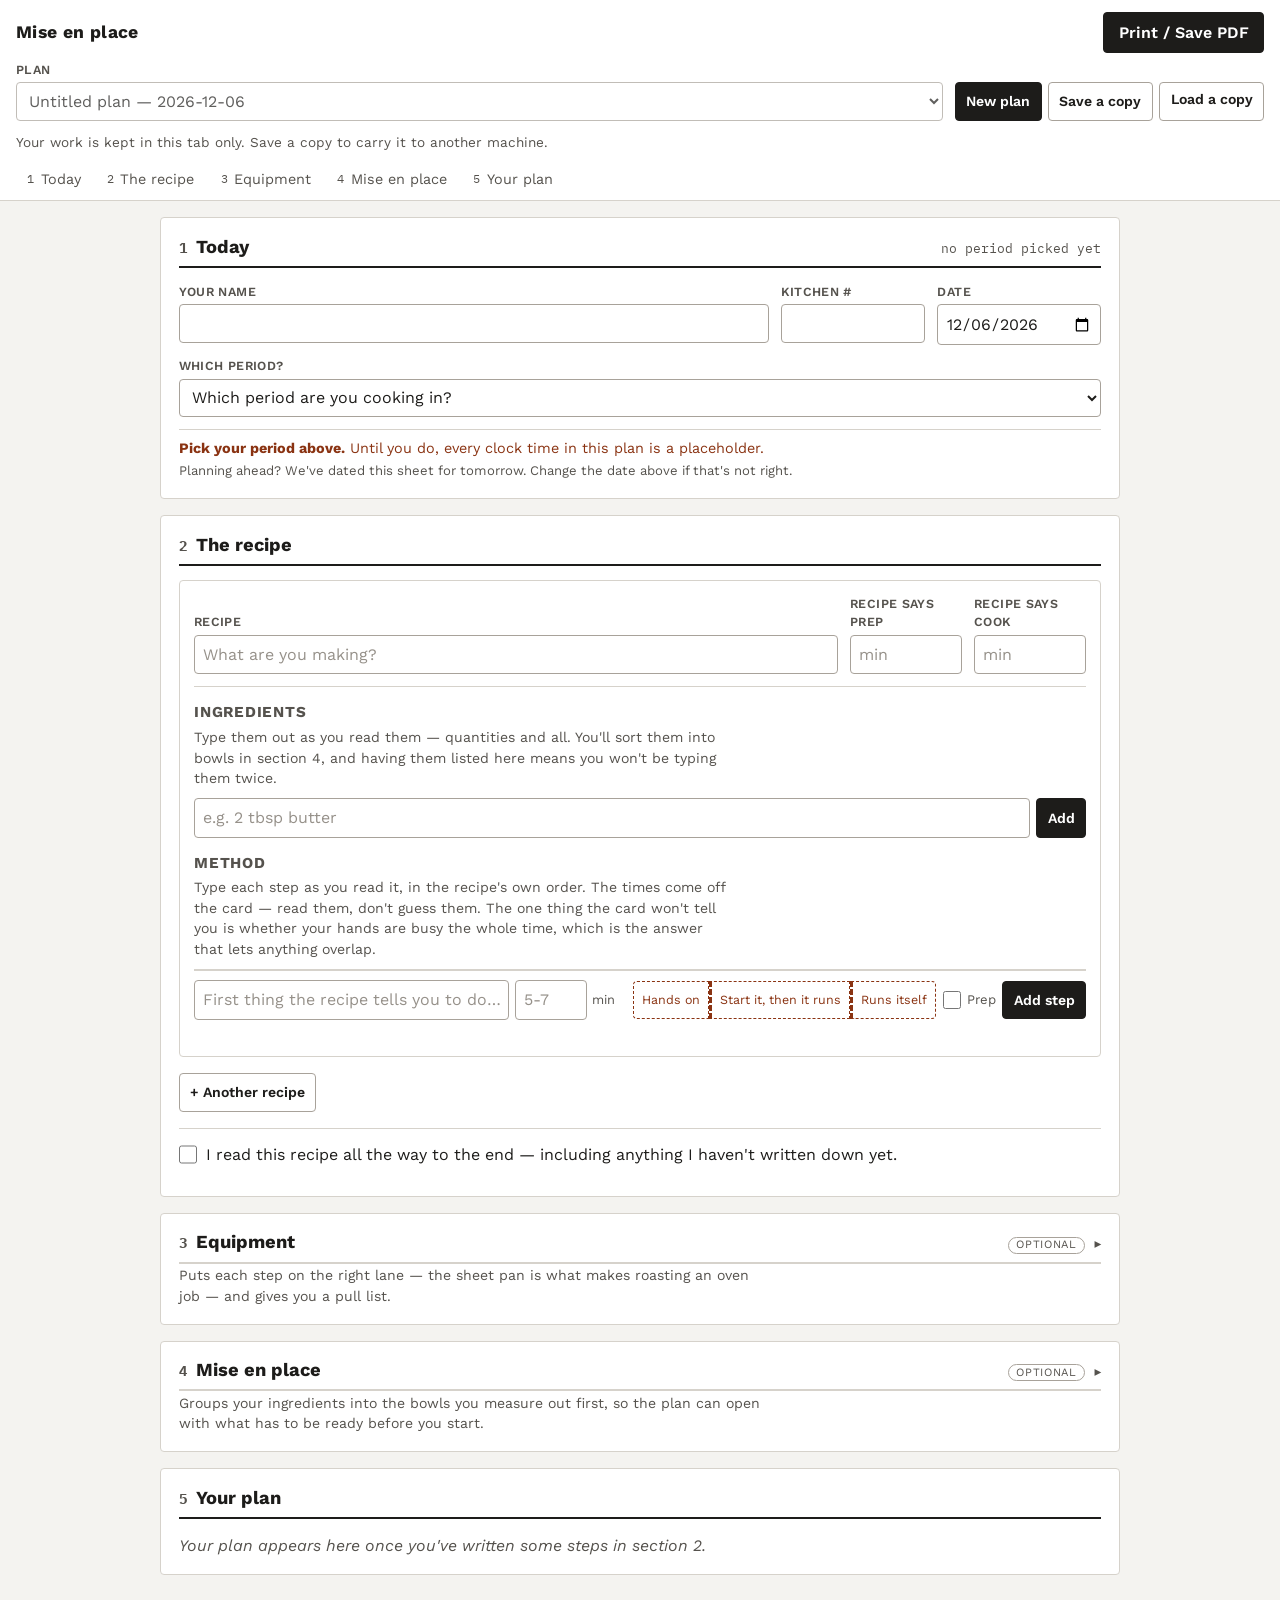
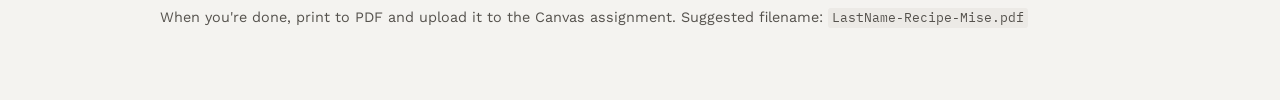
==== commit e62e258b: "Make the app answer for itself what it used to leave to the student Eight issues from the accessibil" ====
--- a/index.html
+++ b/index.html
@@ -11,13 +11,14 @@
 </head>
 <body>
 
-<!-- Shown only when the iframe refuses storage entirely, in which case
-     downloading a backup stops being a convenience and becomes the only copy. -->
+<!-- Shown only when the iframe refuses storage entirely, in which case saving a
+     copy stops being the ordinary way to carry a plan and becomes the only one.
+     Save and Load are in the plan bar either way, as normal buttons. -->
 <div id="storage-warning" class="banner" hidden role="status">
   <p>
     This browser won't let the page save your work — a refresh will clear everything.
     <a id="storage-warning-link" href="#" target="_blank" rel="noopener">Open this page in a new tab</a>
-    to be safe, and download a backup as you go.
+    to be safe, and use Save a copy as you go.
   </p>
 </div>
 
@@ -31,7 +32,7 @@
     <button type="button" id="print-btn" class="btn">Print / Save PDF</button>
   </div>
 
-  <!-- Plan picker, backup and restore. Built by app.js. -->
+  <!-- Plan picker, save and load. Built by app.js. -->
   <div id="plan-bar" class="plan-bar no-print"></div>
 
   <!-- Jump links. One navigation model for the whole page: the sections are a
--- a/css/style.css
+++ b/css/style.css
@@ -385,6 +385,15 @@
   border-color: var(--ink);
 }
 .chip--nothing { font-style: italic; }
+/* A guess, drawn as a guess. Dashed and question-marked, so it can never be
+   mistaken for something the student chose — and one tap from being kept. */
+.chip--guess {
+  border-style: dashed;
+  border-color: var(--line-strong);
+  color: var(--ink-soft);
+  font-style: italic;
+}
+.chip--guess:hover { border-color: var(--ink); color: var(--ink); }
 
 /* ---------- Section 2: the recipe ---------- */
 
@@ -515,6 +524,57 @@
   color: var(--warn);
   min-height: 1.2em;
 }
+
+/* The shape of a step, asked once on the add row. Three buttons rather than the
+   old hands on / hands off pair, because "starts, then runs by itself" is the
+   shape almost every instruction has and the only one that lets a plan overlap
+   anything. It used to be reachable only by reopening a finished step. */
+.shape { display: flex; }
+.shape__btn {
+  font: inherit;
+  font-size: 0.78rem;
+  background: var(--paper);
+  border: 1px solid var(--line-strong);
+  border-left: none;
+  padding: 0.4rem 0.5rem;
+  min-height: 2.4rem;
+  cursor: pointer;
+  white-space: nowrap;
+}
+.shape__btn--hands { border-left: 1px solid var(--line-strong); border-radius: var(--radius) 0 0 var(--radius); }
+.shape__btn--runs { border-radius: 0 var(--radius) var(--radius) 0; }
+.shape__btn--hands.shape__btn--selected {
+  background: var(--hands); border-color: var(--hands); color: #fff;
+}
+.shape__btn--runs.shape__btn--selected {
+  background: var(--alone); border-color: var(--alone); color: #fff;
+}
+/* The middle one is the common case and the one nobody used to get, so it is
+   drawn as what it is: part yours, part not. */
+.shape__btn--start-then-runs.shape__btn--selected {
+  background: linear-gradient(100deg, var(--hands) 0 38%, var(--alone) 38% 100%);
+  border-color: var(--alone);
+  color: #fff;
+}
+.shape--unanswered .shape__btn {
+  border-color: var(--warn);
+  border-style: dashed;
+  color: var(--warn);
+}
+
+/* What the card says, kept as the student read it — "5-7" and all. The app
+   plans on the slow end and says so underneath rather than rewriting the box. */
+.mins-field__stated { text-align: center; }
+.step-row__note {
+  margin: 0.15rem 0 0 0.1rem;
+  font-size: 0.8rem;
+  color: var(--ink-soft);
+  max-width: 70ch;
+}
+/* A step the recipe put no number on is carried, not blocked — but it must not
+   pass for a finished one. */
+.step-list__item--untimed { border-left: 3px solid var(--warn); padding-left: 0.5rem; }
+.step-list__item--untimed .step-row__note { color: var(--warn); }
 
 /* Two buttons rather than a checkbox: there is no safe default for "are your
    hands on this", and an unticked box would quietly mean "free". */
@@ -547,8 +607,8 @@
   color: var(--warn);
 }
 
-.ahead { display: flex; align-items: center; gap: 0.35rem; }
-.ahead label { font-size: 0.82rem; color: var(--ink-soft); white-space: nowrap; }
+.prep-check { display: flex; align-items: center; gap: 0.35rem; }
+.prep-check label { font-size: 0.82rem; color: var(--ink-soft); white-space: nowrap; }
 
 .nudge {
   border-left: 3px solid var(--line-strong);
@@ -576,8 +636,24 @@
   padding-top: 0.5rem;
   margin: 0;
 }
+/* Planning outside school hours, with no period left in the day. This line has
+   to read as a question, not as confirmation of something nobody chose. */
+.stated-back--unset { font-family: var(--font); color: var(--warn); }
 
 /* ---------- Section 3: equipment ---------- */
+
+.suggest-all {
+  display: flex;
+  align-items: center;
+  gap: 0.6rem;
+  flex-wrap: wrap;
+  margin-bottom: 0.8rem;
+}
+.equip-list__guessed {
+  margin: 0.25rem 0 0;
+  font-size: 0.78rem;
+  color: var(--ink-soft);
+}
 
 .equip-list__item {
   border-bottom: 1px solid var(--line);
@@ -720,12 +796,54 @@
   padding: 0.6rem 0.8rem;
   max-width: 70ch;
 }
+/* The mise phase, called out as a phase rather than left to be inferred from
+   a cluster of blocks at the top of the timeline. */
+.mise-line {
+  border-left: 3px solid var(--alone);
+  background: var(--alone-bg);
+  padding: 0.6rem 0.8rem;
+  max-width: 70ch;
+}
+
+/* Ready to hand in? The question every student has. Never a score, never a
+   gate — it says what is missing and stays out of the way of the printer. */
+.readiness {
+  display: flex;
+  align-items: baseline;
+  flex-wrap: wrap;
+  gap: 0.5rem;
+  border: 1px solid var(--line-strong);
+  border-left: 4px solid var(--warn);
+  border-radius: var(--radius);
+  padding: 0.55rem 0.8rem;
+  margin-bottom: 0.9rem;
+}
+.readiness--done { border-left-color: var(--good); }
+.readiness__count {
+  font-family: var(--mono);
+  font-weight: 600;
+  font-size: 0.85rem;
+  text-transform: uppercase;
+  letter-spacing: 0.04em;
+  color: var(--warn);
+}
+.readiness--done .readiness__count { color: var(--good); }
+.readiness__text { flex: 1; font-size: 0.9rem; min-width: 14rem; }
+.readiness__note { font-size: 0.78rem; color: var(--ink-soft); }
+
 .claim-check {
   font-size: 0.9rem;
   color: var(--ink-soft);
   max-width: 70ch;
   border-left: 3px solid var(--line-strong);
   padding-left: 0.7rem;
+}
+/* The integrity check on the reading, not on the overlapping: step times that
+   add up to well under the card's own header mean something was missed. */
+.claim-check--warn {
+  border-left-color: var(--warn);
+  color: var(--warn);
+  margin-top: 0.4rem;
 }
 
 /* The timeline. Time down, lanes across. */
@@ -800,8 +918,68 @@
 .timeline__track .block--conflict { outline: 2px solid var(--warn); outline-offset: -2px; }
 .timeline__track .block__label { display: block; font-weight: 600; }
 .timeline__track .block__time { display: block; font-family: var(--mono); font-size: 0.68rem; color: var(--ink-soft); }
-/* A 2-minute block is only about 18px tall, which cannot hold two lines. */
-.timeline__track .block--tiny .block__time { display: none; }
+
+/* A short block cannot hold two stacked lines. Rather than dropping the clock
+   time — the one thing you actually need at the stove — it becomes a single
+   row: the name truncates, the time never does. Both stay in full in the
+   tooltip and the accessible name. */
+.timeline__track .block--tiny {
+  display: flex;
+  align-items: baseline;
+  gap: 0.3rem;
+  border-left-width: 3px;
+  padding: 0 0.25rem;
+  font-size: 0.66rem;
+  line-height: 1.05;
+}
+.timeline__track .block--tiny .block__label {
+  min-width: 0;
+  overflow: hidden;
+  text-overflow: ellipsis;
+  white-space: nowrap;
+}
+.timeline__track .block--tiny .block__time { flex: none; font-size: 0.62rem; }
+
+/* A moment a dish calls you back for, drawn across that dish's own block at the
+   minute it happens. A solid rule and real text, not a colour, so it survives a
+   black-and-white printout. */
+.timeline__track .block__notch {
+  position: absolute;
+  left: 0;
+  right: 0;
+  border-top: 1.5px solid var(--ink);
+  display: flex;
+  align-items: center;
+  pointer-events: none;
+}
+.timeline__track .block__notch-label {
+  font-family: var(--mono);
+  font-size: 0.6rem;
+  line-height: 1;
+  background: var(--paper);
+  border: 1px solid var(--ink);
+  border-radius: 2px;
+  padding: 0.05rem 0.2rem;
+  margin-left: 0.2rem;
+  white-space: nowrap;
+  max-width: calc(100% - 0.4rem);
+  overflow: hidden;
+  text-overflow: ellipsis;
+}
+
+/* The same moment on the cook's own lane, unlabelled — enough to show the lane
+   is not free, without repeating what the notch already says. */
+.timeline__tick-mark {
+  position: absolute;
+  left: 0;
+  right: 0;
+  border-top: 1.5px dashed var(--ink-soft);
+}
+
+.watch { font-family: var(--mono); font-size: 0.88rem; }
+.watch li { display: flex; gap: 0.6rem; padding: 0.15rem 0; }
+.watch__time { font-weight: 600; flex: none; }
+.watch__what { font-family: var(--font); }
 
 .panel { margin-top: 1.1rem; }
 .panel h3 { font-size: 1rem; margin-bottom: 0.35rem; }
@@ -864,6 +1042,8 @@
   .segment-list { margin-left: 0.5rem; padding-left: 0.5rem; }
   .hands { width: 100%; }
   .hands__btn { flex: 1; }
+  .shape { width: 100%; }
+  .shape__btn { flex: 1; }
 
   .mise { grid-template-columns: 1fr; }
   .assign-list__item { flex-wrap: wrap; }
@@ -937,7 +1117,8 @@
 
   /* Colour is never the only signal, but where it does appear it has to
      survive the printer rather than be dropped as a background. */
-  .timeline__track .block, .tag, .timeline__over, .panel--warn, .board-warning {
+  .timeline__track .block, .tag, .timeline__over, .panel--warn, .board-warning,
+  .timeline__track .block__notch-label {
     -webkit-print-color-adjust: exact;
     print-color-adjust: exact;
   }
@@ -948,4 +1129,16 @@
 
   .panel, .pull-list, .recipe { break-inside: avoid; }
   .equip-list__note, .nudge, .confirm { display: none; }
-}
+
+  /* An unaccepted guess is not part of the plan, so it has no business on the
+     paper. What the student kept prints as ordinary equipment, because by then
+     it is their answer and not ours. */
+  .chip--guess { display: none !important; }
+
+  /* Readiness is the first thing a teacher wants at the top of the sheet. */
+  .readiness {
+    -webkit-print-color-adjust: exact;
+    print-color-adjust: exact;
+    break-inside: avoid;
+  }
+}
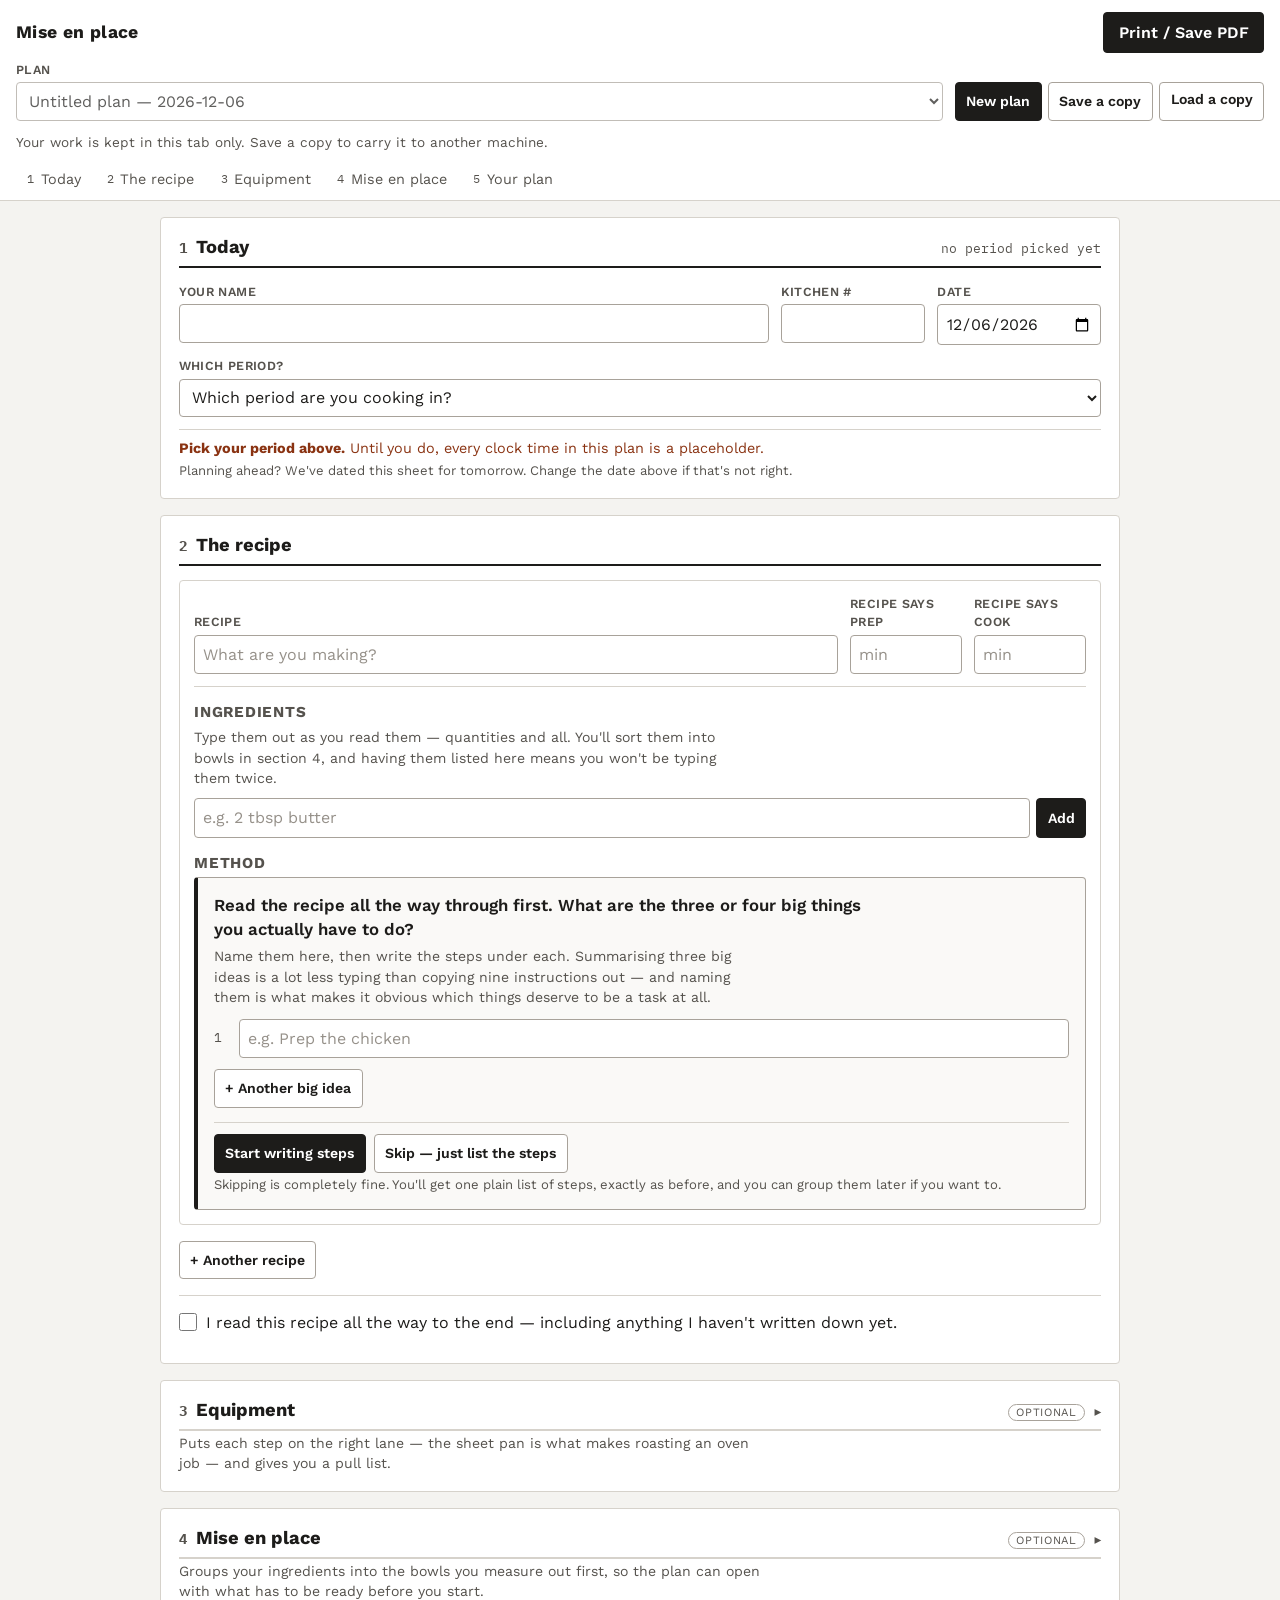
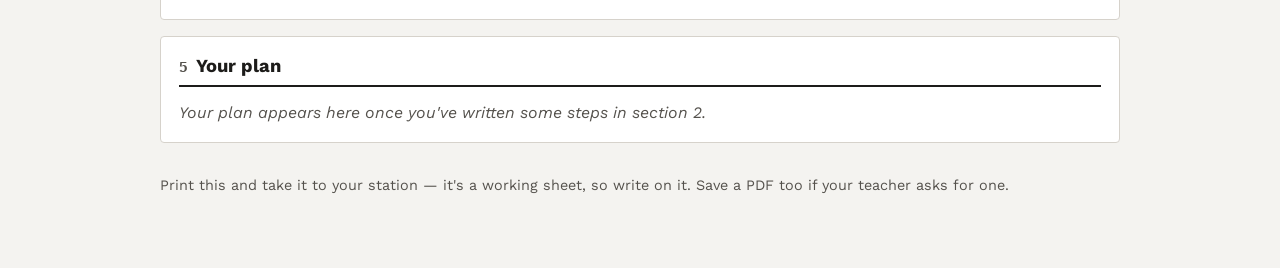
==== commit 7cd714c9: "Stop printing the form; compose a sheet for the stove mise-2lx, on the 2026-09-06 decision that the " ====
--- a/index.html
+++ b/index.html
@@ -43,10 +43,16 @@
 <!-- Every section is rendered by its view module in js/views/. -->
 <main id="sections"></main>
 
+<!-- The printed sheet. Hidden on screen and the ONLY thing shown in print:
+     composed by js/views/printout.js rather than being this page with its
+     chrome hidden, which is why nothing above needs a print stylesheet any
+     more. -->
+<div id="printout" class="printout" aria-hidden="true"></div>
+
 <footer class="no-print">
   <p>
-    When you're done, print to PDF and upload it to the Canvas assignment.
-    Suggested filename: <code>LastName-Recipe-Mise.pdf</code>
+    Print this and take it to your station — it's a working sheet, so write on it.
+    Save a PDF too if your teacher asks for one.
   </p>
 </footer>
 
--- a/css/style.css
+++ b/css/style.css
@@ -447,6 +447,87 @@
   flex: none;
 }
 .ingredient-list__text { flex: 1; }
+
+/* ---------- Big ideas ---------- */
+
+/* The pass that comes before any step: read the recipe, name the three or four
+   big things you have to do. Drawn as a piece of paper being filled in rather
+   than as a form, because that is what it is standing in for. */
+.big-idea-prompt {
+  border: 1px solid var(--line-strong);
+  border-left: 4px solid var(--ink);
+  border-radius: var(--radius);
+  background: #faf9f7;
+  padding: 0.9rem 1rem;
+}
+.big-idea-prompt__lead {
+  font-size: 1.05rem;
+  font-weight: 600;
+  margin: 0 0 0.3rem;
+  max-width: 60ch;
+}
+.big-idea-prompt__list {
+  counter-reset: idea;
+  margin: 0.7rem 0;
+  list-style: none;
+}
+.big-idea-prompt__item {
+  display: flex;
+  align-items: center;
+  gap: 0.45rem;
+  margin-bottom: 0.4rem;
+}
+.big-idea-prompt__item::before {
+  counter-increment: idea;
+  content: counter(idea);
+  font-family: var(--mono);
+  font-size: 0.8rem;
+  color: var(--ink-soft);
+  width: 1.1rem;
+  flex: none;
+}
+.big-idea-prompt__item input { flex: 1; min-width: 0; }
+.big-idea-prompt__actions {
+  display: flex;
+  flex-wrap: wrap;
+  gap: 0.5rem;
+  margin-top: 0.9rem;
+  padding-top: 0.7rem;
+  border-top: 1px solid var(--line);
+}
+
+/* One big idea and the sub-tasks under it. The heading is an input, because it
+   stays editable — a student renames one the moment the steps show them what it
+   was really about. */
+.big-idea {
+  border-left: 3px solid var(--line-strong);
+  padding-left: 0.8rem;
+  margin-bottom: 1.1rem;
+}
+.big-idea__head {
+  display: flex;
+  align-items: center;
+  gap: 0.5rem;
+  margin-bottom: 0.4rem;
+}
+.big-idea__name {
+  flex: 1;
+  min-width: 0;
+  font-size: 1rem;
+  font-weight: 600;
+  border-color: transparent;
+  background: none;
+  padding-left: 0;
+}
+.big-idea__name:hover { border-color: var(--line); }
+.big-idea__name:focus { border-color: var(--focus); background: var(--paper); }
+.big-idea__count {
+  font-family: var(--mono);
+  font-size: 0.75rem;
+  color: var(--ink-soft);
+  white-space: nowrap;
+}
+.big-ideas__add { margin-top: 0.3rem; }
 
 /* The step row. Everything the app needs to know about a step is on one line:
    what it is, how long, whose hands, and whether it can be done ahead. The
@@ -1044,6 +1125,8 @@
   .hands__btn { flex: 1; }
   .shape { width: 100%; }
   .shape__btn { flex: 1; }
+  .big-idea-prompt__actions .btn { flex: 1 1 100%; }
+  .big-idea { padding-left: 0.5rem; }
 
   .mise { grid-template-columns: 1fr; }
   .assign-list__item { flex-wrap: wrap; }
@@ -1052,93 +1135,144 @@
   .field--tiny, .field--narrow { flex: 1 1 6rem; }
 }
 
-/* ---------- Print ---------- */
+/* ---------- The printed sheet ---------- */
+
+/* Composed by js/views/printout.js and hidden on screen. Printing used to be
+   this page with its chrome hidden by CSS, which said the ingredients twice,
+   said the steps twice, and printed form controls as underlined blanks so the
+   result read like a half-filled worksheet. Nothing above this line prints any
+   more. */
+.printout { display: none; }
 
 @media print {
-  @page { margin: 12mm; }
-
-  body {
+  @page { size: letter portrait; margin: 12mm; }
+
+  /* Sizes in pt and mm, never px or rem: this is paper. */
+  html, body {
+    margin: 0;
+    padding: 0;
     background: #fff;
-    font-size: 10.5pt;
-    padding: 0;
+    color: #000;
+    font-size: 10pt;
   }
 
-  .no-print,
-  .section-nav,
-  .masthead__row,
-  .plan-bar,
+  /* The entire screen app. */
+  .masthead,
+  #sections,
   footer,
-  .banner { display: none !important; }
-
-  .masthead { position: static; border: none; padding: 0; }
-  main { max-width: none; padding: 0; }
-
-  .card {
-    border: none;
-    padding: 0;
-    margin: 0 0 0.6rem;
-    break-inside: auto;
+  .banner,
+  .no-print { display: none !important; }
+
+  .printout { display: block; }
+
+  /* Two sheets: gather, then cook. Both go to the station. */
+  .sheet { break-after: page; }
+  .sheet:last-child { break-after: auto; }
+
+  .sheet__head {
+    border-bottom: 1pt solid #000;
+    padding-bottom: 2mm;
+    margin-bottom: 4mm;
   }
-  .card > h2 { font-size: 1rem; border-bottom-width: 1px; margin-bottom: 0.4rem; }
-
-  /* Two sheets, deliberately. Sections 1-4 are the setup checklist; the plan
-     gets a page of its own with room to breathe. Both go in the recipe book. */
-  #section-plan { break-before: page; }
-  .print-identity {
-    display: block;
+  /* Identity leads every sheet. Once they are separated the second one is
+     anonymous otherwise, and a class set produces thirty of them. */
+  .sheet__identity { font-family: var(--mono); font-size: 8.5pt; margin: 0 0 1.5mm; }
+  .sheet__title { font-size: 15pt; margin: 0; }
+  .sheet__sub { font-size: 9pt; margin: 1mm 0 0; }
+
+  .sheet__readiness {
     font-family: var(--mono);
     font-size: 9pt;
-    border-bottom: 1px solid var(--ink);
-    padding-bottom: 0.2rem;
-    margin-bottom: 0.5rem;
+    border: 0.5pt solid #000;
+    padding: 1.5mm 2mm;
+    margin: 0 0 4mm;
   }
-
-  /* Fields print as filled-in lines, not as form controls. */
-  input[type="text"],
-  input[type="date"],
-  input[type="time"],
-  input[type="number"],
-  select {
-    border: none;
-    border-bottom: 1px solid var(--line-strong);
-    border-radius: 0;
-    padding: 0 0 1px;
-    min-height: 0;
-    background: none;
-    -webkit-appearance: none;
-    appearance: none;
+  .sheet__numbers { font-size: 11pt; margin: 0 0 4mm; }
+
+  .sheet__block { margin-bottom: 5mm; break-inside: avoid; }
+  .sheet__h {
+    font-size: 8.5pt;
+    text-transform: uppercase;
+    letter-spacing: 0.08em;
+    border-bottom: 0.5pt solid #000;
+    padding-bottom: 0.8mm;
+    margin: 0 0 2mm;
   }
-  .icon-btn, .btn { display: none !important; }
-  .card--optional > summary > h2::after,
-  .card__optional,
-  .card__adds,
-  .plan-options { display: none !important; }
-  .card--optional > summary { list-style: none; }
-
-  /* Colour is never the only signal, but where it does appear it has to
-     survive the printer rather than be dropped as a background. */
-  .timeline__track .block, .tag, .timeline__over, .panel--warn, .board-warning,
-  .timeline__track .block__notch-label {
-    -webkit-print-color-adjust: exact;
-    print-color-adjust: exact;
+  .sheet__h4 { font-size: 8.5pt; margin: 0 0 1mm; }
+  .sheet__group { break-inside: avoid; margin-bottom: 2.5mm; }
+  .sheet__stations { display: grid; grid-template-columns: repeat(3, 1fr); gap: 3mm; }
+  .sheet__list { margin-left: 5mm; list-style: disc; font-size: 9.5pt; }
+  .sheet__list li { margin-bottom: 0.8mm; }
+  .sheet__note { font-size: 8.5pt; font-style: italic; margin: 0 0 2mm; max-width: 80%; }
+
+  /* Checkboxes, because the paper is a working document and not a receipt.
+     Drawn in CSS rather than typed as ☐, which not every printer font carries
+     and which silently becomes a blank square when it is missing. */
+  .ticklist { list-style: none; margin: 0; font-size: 9.5pt; }
+  .ticklist--cols { columns: 2; column-gap: 6mm; }
+  .ticklist__item {
+    display: flex;
+    gap: 2mm;
+    align-items: baseline;
+    break-inside: avoid;
+    padding: 0.5mm 0;
   }
-
-  .timeline { overflow: visible; }
-  .timeline__track .block { font-size: 8pt; }
-  .timeline__track .block__time { color: var(--ink); }
-
-  .panel, .pull-list, .recipe { break-inside: avoid; }
-  .equip-list__note, .nudge, .confirm { display: none; }
-
-  /* An unaccepted guess is not part of the plan, so it has no business on the
-     paper. What the student kept prints as ordinary equipment, because by then
-     it is their answer and not ours. */
-  .chip--guess { display: none !important; }
-
-  /* Readiness is the first thing a teacher wants at the top of the sheet. */
-  .readiness {
-    -webkit-print-color-adjust: exact;
-    print-color-adjust: exact;
-    break-inside: avoid;
+  .tickbox {
+    border: 0.5pt solid #000;
+    width: 3.5mm;
+    height: 3.5mm;
+    flex: none;
+    display: inline-block;
   }
-}
+
+  .sheet__table { width: 100%; border-collapse: collapse; font-size: 9.5pt; }
+  .sheet__table th {
+    text-align: left;
+    font-size: 7.5pt;
+    text-transform: uppercase;
+    letter-spacing: 0.06em;
+    border-bottom: 0.5pt solid #000;
+    padding: 0 2mm 0.8mm 0;
+  }
+  .sheet__table td {
+    vertical-align: top;
+    padding: 1.3mm 2mm 1.3mm 0;
+    border-bottom: 0.25pt solid #999;
+  }
+  .sheet__bowlname { font-weight: 700; }
+
+  /* The running order. No fills anywhere: a solid block per step, times a
+     hundred and eighty students, is a toner cartridge. Rules and weight carry
+     the structure instead. */
+  .run__time { font-family: var(--mono); font-weight: 600; white-space: nowrap; }
+  .run__name { font-weight: 700; }
+  .run__tag {
+    border: 0.5pt solid #000;
+    font-size: 7pt;
+    text-transform: uppercase;
+    letter-spacing: 0.04em;
+    padding: 0 1mm;
+    margin-left: 1.5mm;
+    white-space: nowrap;
+  }
+  .run__tag--warn { font-weight: 700; }
+  .run__context,
+  .run__checks,
+  .run__shape,
+  .run__source { display: block; font-size: 8pt; }
+  .run__context { font-style: italic; }
+  .run__checks { font-weight: 600; }
+  /* Where the number came from, on every row, so a guess never prints looking
+     like something the recipe said. */
+  .run__source { font-style: italic; }
+  .run__long { white-space: nowrap; }
+  /* Prep is the orderless block at the front. A left edge says so with a rule
+     rather than a fill. */
+  .run__step--prep .run__time { border-left: 1.5pt solid #000; padding-left: 1.5mm; }
+  /* Hands free reads as the negative space it is. */
+  .run__gap td { border-bottom: none; font-style: italic; font-size: 9pt; }
+  .run__actual { width: 24mm; }
+  .blank { display: block; border-bottom: 0.5pt solid #000; height: 4.5mm; width: 22mm; }
+
+  .printout__empty { font-size: 11pt; }
+}
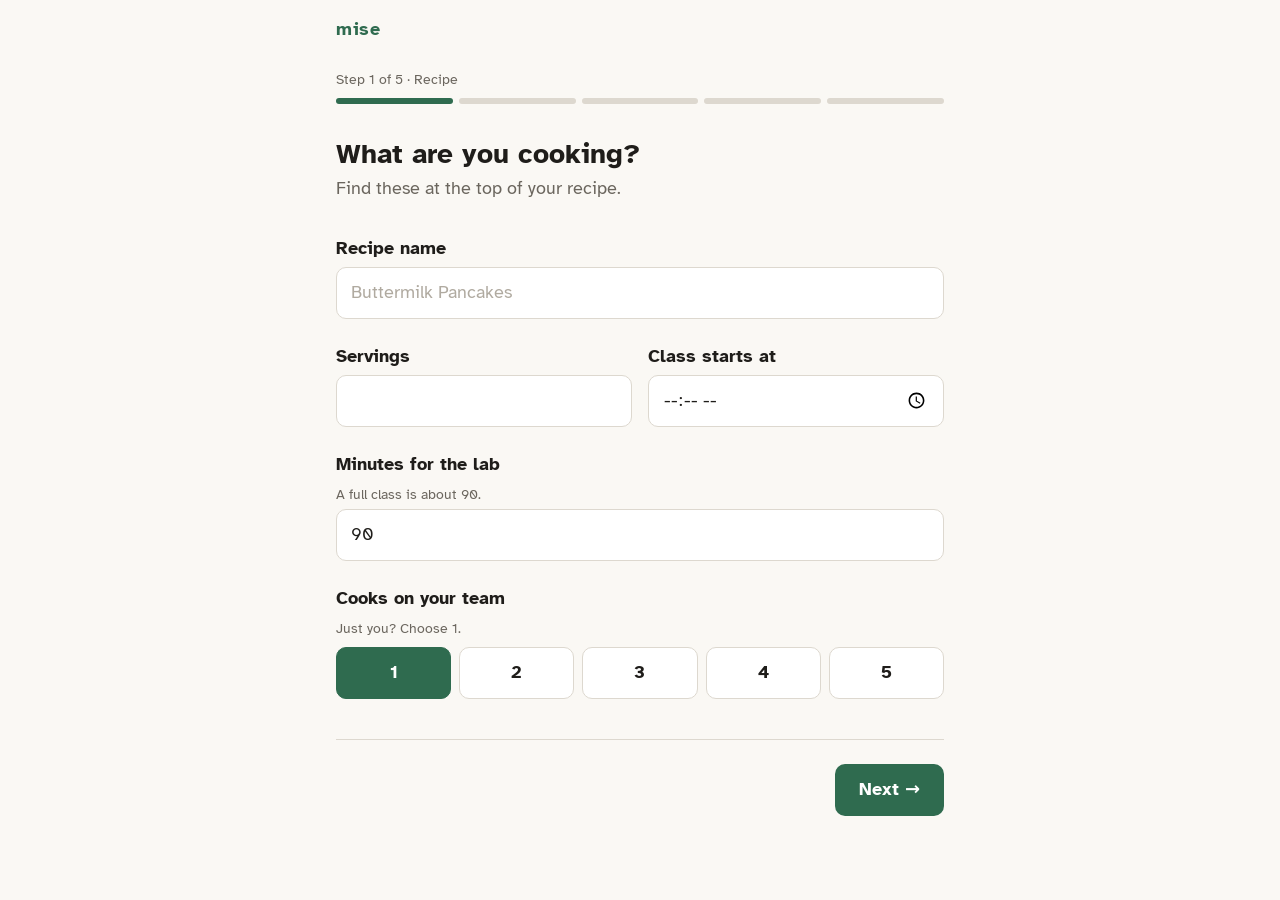
==== commit f93eefb7: "Add app frame, recipe screen, and team scheduler Co-Authored-By: Claude Opus 5.5 <noreply@anthropic." ====
--- a/index.html
+++ b/index.html
@@ -1,61 +1,23 @@
-<!DOCTYPE html>
+<!doctype html>
 <html lang="en">
 <head>
-<meta charset="UTF-8">
-<meta name="viewport" content="width=device-width, initial-scale=1.0">
-<title>Mise en Place Planner</title>
-<link rel="preconnect" href="https://fonts.googleapis.com">
-<link rel="preconnect" href="https://fonts.gstatic.com" crossorigin>
-<link href="https://fonts.googleapis.com/css2?family=Work+Sans:wght@400;500;600;700&family=IBM+Plex+Mono:wght@500;600&display=swap" rel="stylesheet">
-<link rel="stylesheet" href="css/style.css">
+  <meta charset="utf-8">
+  <meta name="viewport" content="width=device-width, initial-scale=1">
+  <title>mise</title>
+  <link rel="preconnect" href="https://fonts.googleapis.com">
+  <link rel="preconnect" href="https://fonts.gstatic.com" crossorigin>
+  <link rel="stylesheet" href="https://fonts.googleapis.com/css2?family=Atkinson+Hyperlegible:wght@400;700&display=swap">
+  <link rel="stylesheet" href="css/styles.css">
 </head>
 <body>
+  <header class="site-header">
+    <span class="brand">mise</span>
+  </header>
+  <main id="app" class="page"></main>
 
-<!-- Shown only when the iframe refuses storage entirely, in which case saving a
-     copy stops being the ordinary way to carry a plan and becomes the only one.
-     Save and Load are in the plan bar either way, as normal buttons. -->
-<div id="storage-warning" class="banner" hidden role="status">
-  <p>
-    This browser won't let the page save your work — a refresh will clear everything.
-    <a id="storage-warning-link" href="#" target="_blank" rel="noopener">Open this page in a new tab</a>
-    to be safe, and use Save a copy as you go.
-  </p>
-</div>
-
-<header class="masthead">
-  <div class="masthead__row no-print">
-    <h1 class="wordmark">Mise en place</h1>
-    <span id="timer" class="timer" role="timer" hidden>
-      <span class="timer__label">Planning time left</span>
-      <span id="timer-value" class="timer__value"></span>
-    </span>
-    <button type="button" id="print-btn" class="btn">Print / Save PDF</button>
-  </div>
-
-  <!-- Plan picker, save and load. Built by app.js. -->
-  <div id="plan-bar" class="plan-bar no-print"></div>
-
-  <!-- Jump links. One navigation model for the whole page: the sections are a
-       sequence, and this says where you are in it. -->
-  <nav id="section-nav" class="section-nav no-print" aria-label="Sections"></nav>
-</header>
-
-<!-- Every section is rendered by its view module in js/views/. -->
-<main id="sections"></main>
-
-<!-- The printed sheet. Hidden on screen and the ONLY thing shown in print:
-     composed by js/views/printout.js rather than being this page with its
-     chrome hidden, which is why nothing above needs a print stylesheet any
-     more. -->
-<div id="printout" class="printout" aria-hidden="true"></div>
-
-<footer class="no-print">
-  <p>
-    Print this and take it to your station — it's a working sheet, so write on it.
-    Save a PDF too if your teacher asks for one.
-  </p>
-</footer>
-
-<script type="module" src="js/app.js"></script>
+  <!-- Plain scripts (not modules) so the app also opens by double-clicking index.html. -->
+  <script src="js/schedule.js"></script>
+  <script src="js/store.js"></script>
+  <script src="js/app.js"></script>
 </body>
 </html>
--- a/css/styles.css
+++ b/css/styles.css
@@ -0,0 +1,169 @@
+/* Calm, roomy, readable. See docs/design.md before adding anything loud. */
+
+:root {
+  --bg: #faf8f4;
+  --surface: #ffffff;
+  --text: #1f1d1a;
+  --muted: #6b665e;
+  --line: #ddd8cf;
+  --accent: #2f6b4f;        /* herb green: the one accent color */
+  --accent-soft: #e6efe9;
+  --radius: 10px;
+}
+
+* { box-sizing: border-box; }
+
+body {
+  margin: 0;
+  background: var(--bg);
+  color: var(--text);
+  font-family: "Atkinson Hyperlegible", system-ui, sans-serif;
+  font-size: 18px;
+  line-height: 1.55;
+}
+
+.site-header {
+  padding: 16px;
+  max-width: 40rem;
+  margin: 0 auto;
+}
+.brand {
+  font-weight: 700;
+  font-size: 1.1rem;
+  letter-spacing: 0.04em;
+  color: var(--accent);
+}
+
+.page {
+  max-width: 40rem;
+  margin: 0 auto;
+  padding: 0 16px 48px;
+}
+
+h1 {
+  font-size: 1.75rem;
+  line-height: 1.25;
+  margin: 0 0 0.25rem;
+}
+.lead {
+  color: var(--muted);
+  margin: 0 0 2rem;
+}
+
+/* Progress */
+.progress { margin: 8px 0 32px; }
+.progress-text {
+  margin: 0 0 8px;
+  font-size: 0.9rem;
+  color: var(--muted);
+}
+.progress-bar {
+  display: flex;
+  gap: 6px;
+  list-style: none;
+  margin: 0;
+  padding: 0;
+}
+.progress-bar li {
+  flex: 1;
+  height: 6px;
+  border-radius: 3px;
+  background: var(--line);
+}
+.progress-bar li.done { background: var(--accent); }
+
+/* Fields */
+.field {
+  display: flex;
+  flex-direction: column;
+  gap: 4px;
+  margin-bottom: 24px;
+}
+.field-label { font-weight: 700; }
+.field-hint {
+  font-size: 0.9rem;
+  color: var(--muted);
+}
+input {
+  font: inherit;
+  color: inherit;
+  width: 100%;
+  min-height: 52px;
+  padding: 10px 14px;
+  background: var(--surface);
+  border: 1.5px solid var(--line);
+  border-radius: var(--radius);
+}
+input:focus {
+  outline: none;
+  border-color: var(--accent);
+  box-shadow: 0 0 0 3px var(--accent-soft);
+}
+input::placeholder { color: #b0aaa0; }
+
+.row {
+  display: grid;
+  grid-template-columns: 1fr 1fr;
+  gap: 16px;
+}
+@media (max-width: 30rem) {
+  .row { grid-template-columns: 1fr; gap: 0; }
+}
+
+/* Cooks picker */
+.segmented {
+  display: grid;
+  grid-template-columns: repeat(5, 1fr);
+  gap: 8px;
+  margin-top: 4px;
+}
+.segmented button {
+  font: inherit;
+  font-weight: 700;
+  min-height: 52px;
+  background: var(--surface);
+  color: var(--text);
+  border: 1.5px solid var(--line);
+  border-radius: var(--radius);
+  cursor: pointer;
+}
+.segmented button[aria-pressed="true"] {
+  background: var(--accent);
+  border-color: var(--accent);
+  color: #fff;
+}
+
+/* Back / Next */
+.nav {
+  display: flex;
+  justify-content: space-between;
+  align-items: center;
+  margin-top: 40px;
+  padding-top: 24px;
+  border-top: 1px solid var(--line);
+}
+.button-primary,
+.button-quiet {
+  font: inherit;
+  font-weight: 700;
+  min-height: 52px;
+  padding: 0 24px;
+  border-radius: var(--radius);
+  cursor: pointer;
+}
+.button-primary {
+  background: var(--accent);
+  color: #fff;
+  border: none;
+}
+.button-quiet {
+  background: none;
+  color: var(--muted);
+  border: none;
+  padding-left: 0;
+}
+
+button:focus-visible {
+  outline: 3px solid var(--accent-soft);
+  outline-offset: 2px;
+}
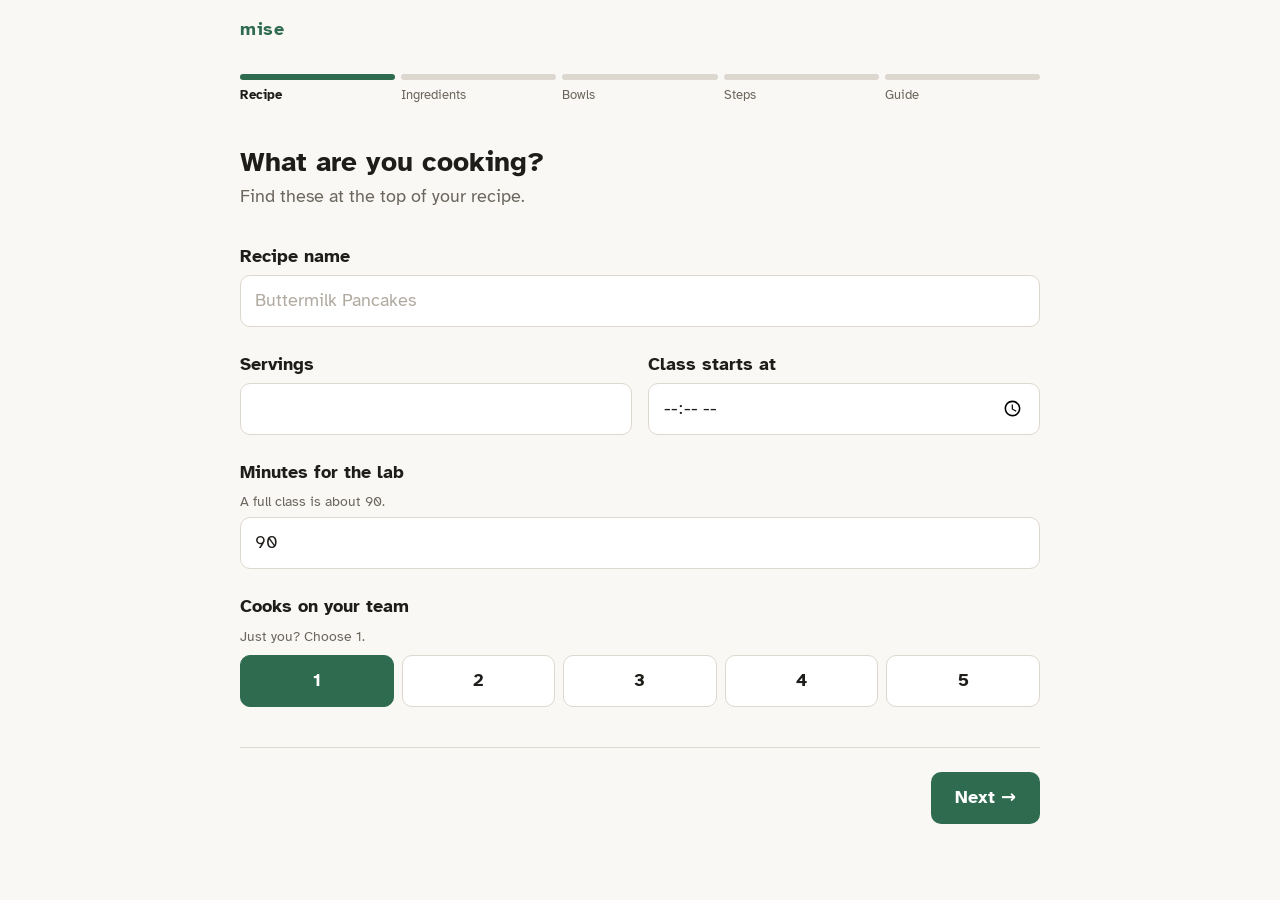
==== commit 9fb72dba: "Smooth the student workflow; sketch a paper-first report - Fold equipment into the steps: each step " ====
--- a/index.html
+++ b/index.html
@@ -14,10 +14,13 @@
     <span class="brand">mise</span>
   </header>
   <main id="app" class="page"></main>
+  <!-- "Removed flour. Undo" messages appear here; screen readers announce them. -->
+  <div id="toast" class="toast" role="status"></div>
 
   <!-- Plain scripts (not modules) so the app also opens by double-clicking index.html. -->
   <script src="js/schedule.js"></script>
   <script src="js/store.js"></script>
+  <script src="js/guide.js"></script>
   <script src="js/app.js"></script>
 </body>
 </html>
--- a/css/styles.css
+++ b/css/styles.css
@@ -50,27 +50,43 @@
   margin: 0 0 2rem;
 }
 
-/* Progress */
+/* Progress: a thin bar per screen, each with its name. Every one is a button. */
 .progress { margin: 8px 0 32px; }
-.progress-text {
-  margin: 0 0 8px;
-  font-size: 0.9rem;
-  color: var(--muted);
-}
-.progress-bar {
+.progress-steps {
   display: flex;
   gap: 6px;
   list-style: none;
   margin: 0;
   padding: 0;
 }
-.progress-bar li {
-  flex: 1;
+.progress-steps li { flex: 1; min-width: 0; }
+.progress-steps button {
+  display: block;
+  width: 100%;
+  min-height: 44px;
+  padding: 0;
+  font: inherit;
+  font-size: 0.8rem;
+  text-align: left;
+  white-space: nowrap;
+  overflow: hidden;
+  text-overflow: ellipsis;
+  color: var(--muted);
+  background: none;
+  border: none;
+  cursor: pointer;
+}
+.progress-steps button::before {
+  content: "";
+  display: block;
   height: 6px;
+  margin-bottom: 6px;
   border-radius: 3px;
   background: var(--line);
 }
-.progress-bar li.done { background: var(--accent); }
+.progress-steps button.done::before { background: var(--accent); }
+.progress-steps button[aria-current] { color: var(--text); font-weight: 700; }
+.progress-steps button:hover { color: var(--text); }
 
 /* Fields */
 .field {
@@ -110,27 +126,43 @@
   .row { grid-template-columns: 1fr; gap: 0; }
 }
 
-/* Cooks picker */
+/* Cooks picker: real radio buttons (arrow keys work), drawn as one row of boxes. */
 .segmented {
   display: grid;
   grid-template-columns: repeat(5, 1fr);
   gap: 8px;
   margin-top: 4px;
 }
-.segmented button {
-  font: inherit;
-  font-weight: 700;
+.segmented label { position: relative; }
+.segmented input {
+  position: absolute;
+  opacity: 0;
+  width: 1px;
+  min-height: 0;
+  height: 1px;
+  margin: 0;
+  padding: 0;
+}
+.segmented span {
+  display: flex;
+  align-items: center;
+  justify-content: center;
   min-height: 52px;
+  font-weight: 700;
   background: var(--surface);
   color: var(--text);
   border: 1.5px solid var(--line);
   border-radius: var(--radius);
   cursor: pointer;
 }
-.segmented button[aria-pressed="true"] {
+.segmented input:checked + span {
   background: var(--accent);
   border-color: var(--accent);
   color: #fff;
+}
+.segmented input:focus-visible + span {
+  outline: 3px solid var(--accent);
+  outline-offset: 2px;
 }
 
 /* Back / Next */
@@ -163,7 +195,508 @@
   padding-left: 0;
 }
 
+/* A clear ring, so keyboard users can always see where they are. */
 button:focus-visible {
-  outline: 3px solid var(--accent-soft);
+  outline: 3px solid var(--accent);
   outline-offset: 2px;
 }
+
+.sr-only {
+  position: absolute;
+  width: 1px;
+  height: 1px;
+  overflow: hidden;
+  clip: rect(0 0 0 0);
+  white-space: nowrap;
+}
+
+/* ---------- Lists of items (ingredients, equipment, bowls, steps) ---------- */
+
+.items {
+  display: flex;
+  flex-direction: column;
+  gap: 16px;
+  margin-bottom: 16px;
+}
+.item {
+  display: flex;
+  flex-direction: column;
+  gap: 12px;
+  padding: 16px;
+  background: var(--surface);
+  border: 1.5px solid var(--line);
+  border-radius: var(--radius);
+}
+.item .field { margin-bottom: 0; }
+.item-head {
+  display: flex;
+  justify-content: space-between;
+  align-items: center;
+}
+.item-head h2 {
+  font-size: 1.1rem;
+  margin: 0;
+}
+.item-tools { display: flex; align-items: center; gap: 4px; }
+
+/* An ingredient: amount, unit, name, prep, ×. Two lines on most screens, three on a
+   phone, one on a wide screen (see "Screen sizes" below). */
+.item.ingredient {
+  display: grid;
+  grid-template-columns: 5rem 6.5rem 1fr auto;
+  grid-template-areas:
+    "amount unit name name"
+    "prep   prep prep remove";
+  gap: 8px;
+  align-items: center;
+}
+.in-amount { grid-area: amount; }
+.in-unit { grid-area: unit; }
+.in-name { grid-area: name; }
+.in-prep { grid-area: prep; }
+.ingredient .button-icon { grid-area: remove; }
+
+.in-qty { max-width: 6rem; }
+
+textarea,
+select {
+  font: inherit;
+  color: inherit;
+  width: 100%;
+  padding: 10px 14px;
+  background: var(--surface);
+  border: 1.5px solid var(--line);
+  border-radius: var(--radius);
+}
+textarea { resize: vertical; min-height: 52px; }
+select { min-height: 52px; }
+textarea:focus,
+select:focus {
+  outline: none;
+  border-color: var(--accent);
+  box-shadow: 0 0 0 3px var(--accent-soft);
+}
+
+.row-tight { align-items: end; }
+.row-tight .field { margin-bottom: 0; }
+
+.check {
+  display: flex;
+  align-items: center;
+  gap: 12px;
+  min-height: 52px;
+  cursor: pointer;
+}
+.check input {
+  width: 24px;
+  min-height: 24px;
+  height: 24px;
+  margin: 0;
+  accent-color: var(--accent);
+}
+.check > span { display: flex; flex-direction: column; }
+
+/* Toggle chips */
+.chips { display: flex; flex-wrap: wrap; gap: 8px; }
+.chip {
+  font: inherit;
+  min-height: 44px;
+  padding: 0 16px;
+  background: var(--surface);
+  color: var(--text);
+  border: 1.5px solid var(--line);
+  border-radius: 999px;
+  cursor: pointer;
+}
+.chip[aria-pressed="true"] {
+  background: var(--accent-soft);
+  border-color: var(--accent);
+  color: var(--accent);
+  font-weight: 700;
+}
+
+.button-add {
+  font: inherit;
+  font-weight: 700;
+  width: 100%;
+  min-height: 52px;
+  background: none;
+  color: var(--accent);
+  border: 1.5px dashed var(--line);
+  border-radius: var(--radius);
+  cursor: pointer;
+}
+.button-add:hover { border-color: var(--accent); }
+
+.button-small {
+  font: inherit;
+  font-size: 0.9rem;
+  min-height: 40px;
+  min-width: 40px;
+  padding: 0 10px;
+  background: none;
+  color: var(--muted);
+  border: none;
+  border-radius: 8px;
+  cursor: pointer;
+}
+.button-small:hover { background: var(--bg); color: var(--text); }
+.button-small.danger { color: #9b2c1f; font-weight: 700; }
+/* × ↑ ↓: big enough to see at a glance and to tap. */
+.button-icon {
+  font-size: 1.6rem;
+  line-height: 1;
+  min-width: 48px;
+  min-height: 48px;
+  padding: 0;
+}
+
+.note {
+  margin: 24px 0 0;
+  color: var(--text);
+}
+.muted { color: var(--muted); font-weight: 400; }
+
+/* ---------- Steps: one open, the rest as one-line summaries ---------- */
+
+.items-tight { gap: 8px; }
+.step-line {
+  display: flex;
+  align-items: center;
+  gap: 12px;
+  width: 100%;
+  padding: 12px 16px;
+  font: inherit;
+  text-align: left;
+  color: var(--text);
+  background: var(--surface);
+  border: 1.5px solid var(--line);
+  border-radius: var(--radius);
+  cursor: pointer;
+}
+.step-line:hover { border-color: var(--accent); }
+.step-line-main { flex: 1; min-width: 0; display: flex; flex-direction: column; }
+.step-line-text { font-weight: 700; }
+.step-line-meta { font-size: 0.9rem; color: var(--muted); }
+.step-line-edit { font-size: 0.9rem; font-weight: 700; color: var(--accent); }
+.step-open { border-color: var(--accent); margin: 8px 0; }
+
+/* Minutes and Starts side by side, Hands-off under them (all three in a row on a wide
+   screen, see "Screen sizes" below). */
+.timing {
+  display: grid;
+  grid-template-columns: 7rem 1fr;
+  gap: 12px;
+  align-items: end;
+}
+.timing .check { grid-column: 1 / -1; }
+.item .check { min-height: 40px; }
+
+/* Tags: what a step uses, each removable, with a box to add more. */
+.tags {
+  display: flex;
+  flex-wrap: wrap;
+  align-items: center;
+  gap: 8px;
+}
+.tag-item {
+  display: inline-flex;
+  align-items: center;
+  min-height: 44px;
+  padding: 0 2px 0 16px;
+  font-weight: 700;
+  color: var(--accent);
+  background: var(--accent-soft);
+  border: 1.5px solid var(--accent);
+  border-radius: 999px;
+}
+.tag-remove {
+  font: inherit;
+  font-size: 1.4rem;
+  line-height: 1;
+  min-width: 40px;
+  min-height: 40px;
+  color: inherit;
+  background: none;
+  border: none;
+  border-radius: 999px;
+  cursor: pointer;
+}
+.tags input { flex: 1 1 10rem; width: auto; min-width: 10rem; }
+.extra-tools { margin-top: 32px; }
+
+/* After an undo: a soft ring that fades, so the eye finds what came back. */
+@keyframes flash {
+  from { box-shadow: 0 0 0 4px var(--accent); }
+  to { box-shadow: 0 0 0 4px transparent; }
+}
+.flash { animation: flash 1.6s ease-out; }
+
+/* "Removed flour. Undo" */
+.toast {
+  position: fixed;
+  left: 50%;
+  bottom: 16px;
+  transform: translateX(-50%);
+  z-index: 10;
+  display: none;
+  align-items: center;
+  gap: 12px;
+  max-width: calc(100vw - 32px);
+  padding: 8px 8px 8px 16px;
+  color: #fff;
+  background: var(--text);
+  border-radius: var(--radius);
+  box-shadow: 0 4px 16px rgba(0, 0, 0, 0.15);
+}
+.toast.is-showing { display: flex; }
+.toast-undo {
+  font: inherit;
+  font-weight: 700;
+  min-height: 40px;
+  padding: 0 14px;
+  color: #fff;
+  background: none;
+  border: 1.5px solid rgba(255, 255, 255, 0.5);
+  border-radius: 8px;
+  cursor: pointer;
+}
+.toast-keys { font-size: 0.8rem; opacity: 0.7; }
+@media (pointer: coarse) { .toast-keys { display: none; } }
+
+/* ---------- Lab guide ---------- */
+
+.guide-actions {
+  display: flex;
+  justify-content: space-between;
+  align-items: center;
+  margin: 8px 0 32px;
+}
+.eyebrow {
+  margin: 0 0 4px;
+  font-size: 0.9rem;
+  font-weight: 700;
+  letter-spacing: 0.06em;
+  text-transform: uppercase;
+  color: var(--accent);
+}
+.guide .lead { margin-bottom: 8px; }
+.summary { margin: 0 0 24px; font-weight: 700; }
+.warning {
+  margin: 0 0 24px;
+  padding: 12px 16px;
+  border-left: 4px solid #b4541f;
+  background: #fbefe6;
+  border-radius: 0 var(--radius) var(--radius) 0;
+}
+
+.guide-section {
+  padding: 24px 0;
+  border-top: 1px solid var(--line);
+}
+.guide-section h2 {
+  font-size: 1.25rem;
+  margin: 0 0 12px;
+}
+
+.checklist {
+  list-style: none;
+  margin: 0;
+  padding: 0;
+}
+.checklist li {
+  position: relative;
+  padding: 4px 0 4px 32px;
+}
+.checklist li::before {
+  content: "";
+  position: absolute;
+  left: 0;
+  top: 9px;
+  width: 18px;
+  height: 18px;
+  border: 1.5px solid var(--muted);
+  border-radius: 4px;
+}
+
+.bowls {
+  display: grid;
+  grid-template-columns: repeat(auto-fill, minmax(15rem, 1fr));
+  gap: 16px;
+}
+.bowl {
+  padding: 16px;
+  background: var(--surface);
+  border: 1.5px solid var(--line);
+  border-radius: var(--radius);
+  break-inside: avoid;
+}
+.bowl h3 { margin: 0 0 8px; font-size: 1rem; }
+
+.gaps {
+  margin: 0 0 24px;
+  padding: 12px 16px;
+  background: var(--accent-soft);
+  border-left: 4px solid var(--accent);
+  border-radius: 0 var(--radius) var(--radius) 0;
+}
+.gaps ul { margin: 4px 0 0; padding-left: 20px; }
+.link {
+  font: inherit;
+  padding: 2px 0;
+  color: var(--accent);
+  text-align: left;
+  text-decoration: underline;
+  background: none;
+  border: none;
+  cursor: pointer;
+}
+
+/* ---------- Time plan: the team table ---------- */
+
+/* A team's table may spread wider than the reading column on big screens.
+   On narrow ones it scrolls sideways inside its box, never the whole page. */
+.plan-scroll { overflow-x: auto; }
+.plan-scroll.is-wide {
+  position: relative;
+  width: min(60rem, calc(100vw - 32px));
+  left: 50%;
+  transform: translateX(-50%);
+}
+/* Cells keep their own borders (not shared), so a task's cell stretched over several rows
+   is one clean block: the row lines stop at its edges. */
+.plan {
+  width: 100%;
+  border-collapse: separate;
+  border-spacing: 0;
+}
+.plan th {
+  text-align: left;
+  font-size: 0.9rem;
+  color: var(--muted);
+  padding: 0 12px 8px 11px;
+  border-bottom: 1.5px solid var(--line);
+}
+.plan td {
+  padding: 8px 12px 8px 8px;
+  border-top: 1px solid var(--line);
+  border-left: 3px solid transparent;
+  vertical-align: top;
+}
+.plan tbody tr:first-child td { border-top: none; }
+.plan .time { width: 3.5rem; padding-left: 0; border-left: none; font-weight: 700; white-space: nowrap; }
+.plan th:first-child { padding-left: 0; }
+/* A task: a green rule down its left side, as long as the task. Hands-off: dashed. */
+.plan td.task-cell { border-left-color: var(--accent); }
+.plan td.handsoff-cell { border-left: 3px dashed var(--muted); }
+.task + .task { margin-top: 8px; }
+.task-min { font-size: 0.85rem; color: var(--muted); white-space: nowrap; }
+.task.routine { color: var(--muted); }
+.uses {
+  display: block;
+  font-size: 0.85rem;
+  color: var(--muted);
+}
+.plan tr.class-ends td { border-top: 2px dashed #b4541f; }
+.plan tr.class-ends .time,
+.plan tr.class-ends .time .uses { color: #b4541f; font-weight: 700; }
+.plan tr.done td { color: var(--muted); font-weight: 700; }
+
+.cook-names { margin: 0 0 16px; }
+.cook-names p { margin: 0; }
+.cook-names .field-hint { margin-bottom: 8px; }
+.cook-names-grid {
+  display: grid;
+  grid-template-columns: repeat(auto-fill, minmax(12rem, 1fr));
+  gap: 8px 16px;
+}
+.cook-name {
+  display: flex;
+  align-items: center;
+  gap: 8px;
+  font-weight: 700;
+  white-space: nowrap;
+}
+.cook-name input { min-height: 44px; }
+
+.new-recipe {
+  display: flex;
+  flex-wrap: wrap;
+  align-items: center;
+  gap: 8px;
+  margin-top: 24px;
+  padding-top: 24px;
+  border-top: 1px solid var(--line);
+  color: var(--muted);
+}
+
+/* ---------- Screen sizes ---------- */
+
+/* Phones: stack the ingredient boxes, show only the current screen's name in the
+   progress bar (the bars still work as buttons), and run the Undo bar edge to edge. */
+@media (max-width: 30rem) {
+  .item.ingredient {
+    grid-template-columns: 1fr 1fr auto;
+    grid-template-areas:
+      "amount unit unit"
+      "name   name name"
+      "prep   prep remove";
+  }
+  .progress-steps button { color: transparent; overflow: visible; }
+  .progress-steps button[aria-current] { color: var(--text); }
+  .toast { left: 16px; right: 16px; transform: none; max-width: none; }
+  .toast > span:first-child { flex: 1; }
+}
+
+/* Wide screens (Chromebooks, laptops): a wider column, each ingredient on one line,
+   a step's timing on one line, and the guide's equipment beside its mise en place. */
+@media screen and (min-width: 64rem) {
+  .page, .site-header { max-width: 52rem; }
+  .item.ingredient {
+    grid-template-columns: 5rem 6.5rem 1fr 1fr auto;
+    grid-template-areas: "amount unit name prep remove";
+  }
+  .timing { grid-template-columns: 7rem 1fr auto; }
+  .timing-first { grid-template-columns: 7rem auto; justify-content: start; }
+  .timing .check { grid-column: auto; }
+  .guide-top {
+    display: grid;
+    grid-template-columns: 1fr 2fr;
+    column-gap: 32px;
+  }
+}
+
+/* ---------- Printing: black and white, no buttons ---------- */
+
+@page { margin: 0.5in; }
+
+@media print {
+  body { background: #fff; font-size: 11pt; color: #000; }
+  .site-header, .progress, .guide-actions button, .new-recipe, .gaps, .toast { display: none !important; }
+  .page { max-width: none; padding: 0; }
+  .eyebrow, .plan th, .uses, .task-min, .task.routine, .plan tr.done td { color: #444; }
+  .bowl, .warning { background: none; }
+  .warning { border: 1.5px solid #000; border-radius: 0; }
+  .guide-section { break-inside: avoid-page; }
+  .guide-plan { break-inside: auto; }
+  .plan-scroll, .plan-scroll.is-wide { overflow: visible; width: auto; left: 0; transform: none; }
+  .plan { min-width: 0 !important; }
+  .plan th { border-bottom-color: #000; }
+  .plan td { border-top-color: #999; }
+  .plan tr { break-inside: avoid; }
+  .plan td.task-cell { border-left-color: #000; }
+  .plan td.handsoff-cell { border-left-color: #444; }
+  .plan tr.class-ends td { border-top-color: #000; }
+  .plan tr.class-ends .time, .plan tr.class-ends .time .uses { color: #000; }
+  .plan-scroll .field-hint { color: #444; }
+  .cook-names .field-hint { display: none; }
+  .cook-names-grid { grid-template-columns: repeat(3, 1fr); }
+  .cook-name input {
+    min-height: 0;
+    padding: 2px 4px;
+    background: none;
+    border: none;
+    border-bottom: 1px solid #000;
+    border-radius: 0;
+  }
+}
